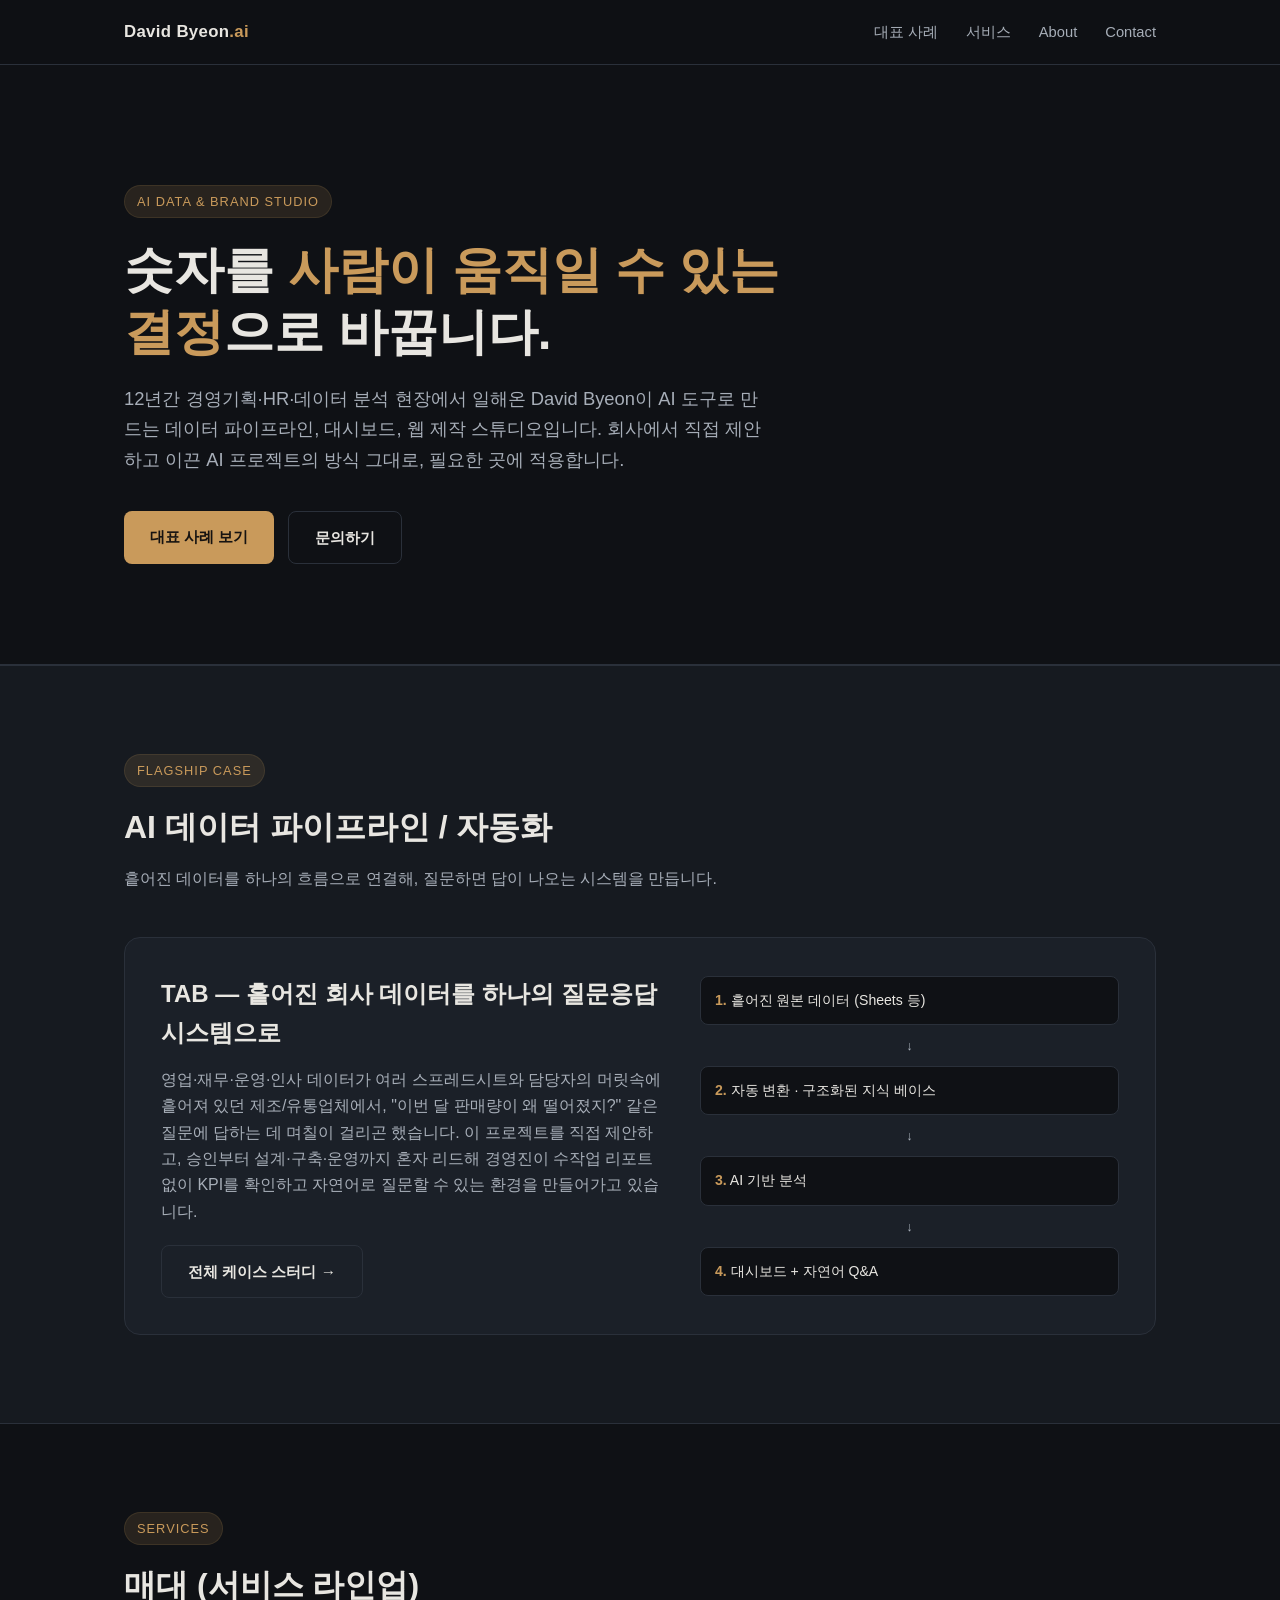
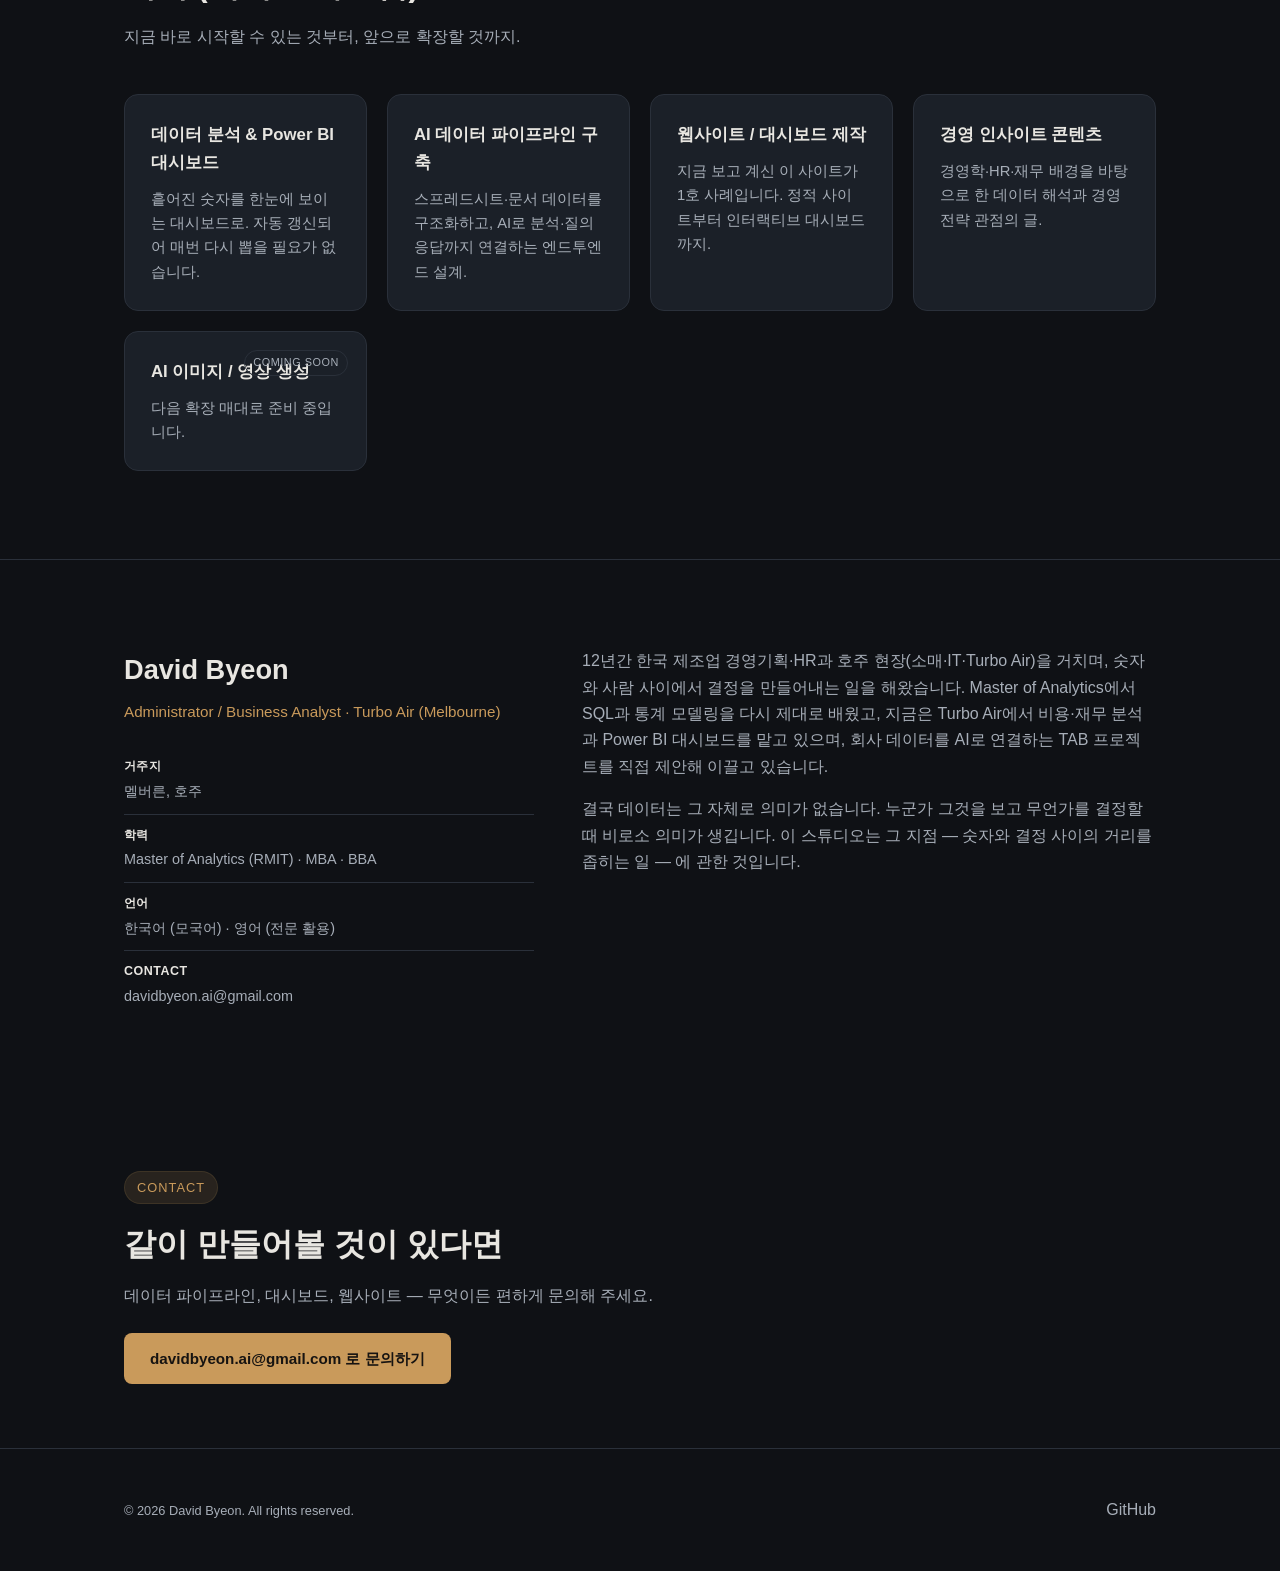
==== index.html @ c1247733 "feat: initial showroom landing page Static HTML/CSS site (no build step) — hero, flagship TAB case s" ====
<!doctype html>
<html lang="ko">
<head>
<meta charset="utf-8">
<meta name="viewport" content="width=device-width, initial-scale=1">
<title>David Byeon — AI Data &amp; Brand Studio</title>
<meta name="description" content="데이터를 결정으로 바꾸는 1인 AI 스튜디오. AI 데이터 파이프라인, Power BI 대시보드, 웹/대시보드 제작.">
<link rel="icon" href="data:,">
<link rel="stylesheet" href="assets/style.css">
</head>
<body>

<header>
  <nav class="wrap">
    <a class="brand" href="#top">David Byeon<span>.ai</span></a>
    <div class="nav-links">
      <a href="#flagship">대표 사례</a>
      <a href="#services">서비스</a>
      <a href="#about">About</a>
      <a href="#contact">Contact</a>
    </div>
  </nav>
</header>

<section class="hero" id="top">
  <div class="wrap">
    <span class="eyebrow">AI Data &amp; Brand Studio</span>
    <h1>숫자를 <em>사람이 움직일 수 있는<br>결정</em>으로 바꿉니다.</h1>
    <p class="lede">
      12년간 경영기획·HR·데이터 분석 현장에서 일해온 David Byeon이 AI 도구로 만드는
      데이터 파이프라인, 대시보드, 웹 제작 스튜디오입니다. 회사에서 직접 제안하고 이끈
      AI 프로젝트의 방식 그대로, 필요한 곳에 적용합니다.
    </p>
    <div class="cta-row">
      <a class="btn btn-primary" href="#flagship">대표 사례 보기</a>
      <a class="btn btn-ghost" href="#contact">문의하기</a>
    </div>
  </div>
</section>

<section class="flagship" id="flagship">
  <div class="wrap">
    <div class="section-head">
      <span class="eyebrow">Flagship Case</span>
      <h2>AI 데이터 파이프라인 / 자동화</h2>
      <p>흩어진 데이터를 하나의 흐름으로 연결해, 질문하면 답이 나오는 시스템을 만듭니다.</p>
    </div>
    <div class="flagship-card">
      <div>
        <h3>TAB — 흩어진 회사 데이터를 하나의 질문응답 시스템으로</h3>
        <p>
          영업·재무·운영·인사 데이터가 여러 스프레드시트와 담당자의 머릿속에 흩어져 있던
          제조/유통업체에서, "이번 달 판매량이 왜 떨어졌지?" 같은 질문에 답하는 데 며칠이
          걸리곤 했습니다. 이 프로젝트를 직접 제안하고, 승인부터 설계·구축·운영까지 혼자
          리드해 경영진이 수작업 리포트 없이 KPI를 확인하고 자연어로 질문할 수 있는 환경을
          만들어가고 있습니다.
        </p>
        <a class="btn btn-ghost" href="portfolio/tab-pipeline.html">전체 케이스 스터디 →</a>
      </div>
      <div class="pipeline">
        <div class="step"><b>1.</b> 흩어진 원본 데이터 (Sheets 등)</div>
        <div class="arrow">↓</div>
        <div class="step"><b>2.</b> 자동 변환 · 구조화된 지식 베이스</div>
        <div class="arrow">↓</div>
        <div class="step"><b>3.</b> AI 기반 분석</div>
        <div class="arrow">↓</div>
        <div class="step"><b>4.</b> 대시보드 + 자연어 Q&amp;A</div>
      </div>
    </div>
  </div>
</section>

<section id="services">
  <div class="wrap">
    <div class="section-head">
      <span class="eyebrow">Services</span>
      <h2>매대 (서비스 라인업)</h2>
      <p>지금 바로 시작할 수 있는 것부터, 앞으로 확장할 것까지.</p>
    </div>
    <div class="grid-services">
      <div class="card">
        <h3>데이터 분석 &amp; Power BI 대시보드</h3>
        <p>흩어진 숫자를 한눈에 보이는 대시보드로. 자동 갱신되어 매번 다시 뽑을 필요가 없습니다.</p>
      </div>
      <div class="card">
        <h3>AI 데이터 파이프라인 구축</h3>
        <p>스프레드시트·문서 데이터를 구조화하고, AI로 분석·질의응답까지 연결하는 엔드투엔드 설계.</p>
      </div>
      <div class="card">
        <h3>웹사이트 / 대시보드 제작</h3>
        <p>지금 보고 계신 이 사이트가 1호 사례입니다. 정적 사이트부터 인터랙티브 대시보드까지.</p>
      </div>
      <div class="card">
        <h3>경영 인사이트 콘텐츠</h3>
        <p>경영학·HR·재무 배경을 바탕으로 한 데이터 해석과 경영 전략 관점의 글.</p>
      </div>
      <div class="card">
        <span class="badge">Coming Soon</span>
        <h3>AI 이미지 / 영상 생성</h3>
        <p>다음 확장 매대로 준비 중입니다.</p>
      </div>
    </div>
  </div>
</section>

<section class="about" id="about">
  <div class="wrap about-grid">
    <div>
      <h2>David Byeon</h2>
      <p class="role">Administrator / Business Analyst · Turbo Air (Melbourne)</p>
      <ul class="facts">
        <li><b>거주지</b>멜버른, 호주</li>
        <li><b>학력</b>Master of Analytics (RMIT) · MBA · BBA</li>
        <li><b>언어</b>한국어 (모국어) · 영어 (전문 활용)</li>
        <li><b>Contact</b>davidbyeon.ai@gmail.com</li>
      </ul>
    </div>
    <div>
      <p>
        12년간 한국 제조업 경영기획·HR과 호주 현장(소매·IT·Turbo Air)을 거치며, 숫자와
        사람 사이에서 결정을 만들어내는 일을 해왔습니다. Master of Analytics에서 SQL과
        통계 모델링을 다시 제대로 배웠고, 지금은 Turbo Air에서 비용·재무 분석과 Power BI
        대시보드를 맡고 있으며, 회사 데이터를 AI로 연결하는 TAB 프로젝트를 직접 제안해
        이끌고 있습니다.
      </p>
      <p>
        결국 데이터는 그 자체로 의미가 없습니다. 누군가 그것을 보고 무언가를 결정할 때
        비로소 의미가 생깁니다. 이 스튜디오는 그 지점 — 숫자와 결정 사이의 거리를
        좁히는 일 — 에 관한 것입니다.
      </p>
    </div>
  </div>
</section>

<section class="tight" id="contact">
  <div class="wrap">
    <div class="section-head" style="margin-bottom:24px;">
      <span class="eyebrow">Contact</span>
      <h2>같이 만들어볼 것이 있다면</h2>
      <p>데이터 파이프라인, 대시보드, 웹사이트 — 무엇이든 편하게 문의해 주세요.</p>
    </div>
    <a class="btn btn-primary" href="mailto:davidbyeon.ai@gmail.com">davidbyeon.ai@gmail.com 로 문의하기</a>
  </div>
</section>

<footer>
  <div class="wrap footer-grid">
    <span class="fine">© 2026 David Byeon. All rights reserved.</span>
    <a href="https://github.com/davidbyeonai-studio" target="_blank" rel="noopener">GitHub</a>
  </div>
</footer>

</body>
</html>
---- assets/style.css ----
:root{
    --bg:#0f1115;
    --bg-alt:#161a20;
    --card:#1b2028;
    --border:#2a303a;
    --text:#e8e6e1;
    --text-dim:#a7aeb8;
    --accent:#c99a5b;
    --accent-soft:#c99a5b22;
  }
  *{box-sizing:border-box;}
  html{scroll-behavior:smooth;}
  body{
    margin:0;
    font-family:-apple-system,BlinkMacSystemFont,"Segoe UI",Pretendard,"Noto Sans KR",sans-serif;
    background:var(--bg);
    color:var(--text);
    line-height:1.65;
  }
  a{color:inherit;}
  .wrap{max-width:1080px;margin:0 auto;padding:0 24px;}

  header{
    position:sticky;top:0;z-index:20;
    background:rgba(15,17,21,.85);
    backdrop-filter:blur(8px);
    border-bottom:1px solid var(--border);
  }
  nav.wrap{display:flex;align-items:center;justify-content:space-between;height:64px;}
  .brand{font-weight:700;letter-spacing:.02em;font-size:1.05rem;text-decoration:none;}
  .brand span{color:var(--accent);}
  .nav-links{display:flex;gap:28px;font-size:.92rem;}
  .nav-links a{text-decoration:none;color:var(--text-dim);transition:color .15s;}
  .nav-links a:hover{color:var(--text);}

  section{padding:88px 0;}
  section.tight{padding:64px 0;}

  .hero{padding-top:120px;padding-bottom:100px;border-bottom:1px solid var(--border);}
  .eyebrow{
    display:inline-block;font-size:.8rem;letter-spacing:.08em;text-transform:uppercase;
    color:var(--accent);border:1px solid var(--accent-soft);background:var(--accent-soft);
    padding:5px 12px;border-radius:999px;margin-bottom:22px;
  }
  h1{font-size:clamp(2rem,4.5vw,3.1rem);line-height:1.25;margin:0 0 20px;font-weight:700;}
  h1 em{color:var(--accent);font-style:normal;}
  .lede{font-size:1.15rem;color:var(--text-dim);max-width:640px;margin:0 0 36px;}
  .cta-row{display:flex;gap:14px;flex-wrap:wrap;}
  .btn{
    display:inline-block;padding:13px 26px;border-radius:8px;text-decoration:none;
    font-weight:600;font-size:.95rem;transition:transform .15s, background .15s;
  }
  .btn-primary{background:var(--accent);color:#161311;}
  .btn-primary:hover{transform:translateY(-1px);}
  .btn-ghost{border:1px solid var(--border);color:var(--text);}
  .btn-ghost:hover{border-color:var(--accent);}

  .section-head{max-width:640px;margin:0 0 44px;}
  .section-head .eyebrow{margin-bottom:14px;}
  .section-head h2{font-size:clamp(1.5rem,3vw,2rem);margin:0 0 12px;}
  .section-head p{color:var(--text-dim);margin:0;}

  .flagship{background:var(--bg-alt);border-top:1px solid var(--border);border-bottom:1px solid var(--border);}
  .flagship-card{
    background:var(--card);border:1px solid var(--border);border-radius:16px;
    padding:36px;display:grid;grid-template-columns:1.2fr 1fr;gap:36px;align-items:center;
  }
  .flagship-card h3{font-size:1.5rem;margin:0 0 14px;}
  .flagship-card p{color:var(--text-dim);margin:0 0 20px;}
  .pipeline{
    display:flex;flex-direction:column;gap:10px;font-size:.88rem;
  }
  .pipeline .step{
    background:var(--bg);border:1px solid var(--border);border-radius:8px;
    padding:12px 14px;position:relative;
  }
  .pipeline .step b{color:var(--accent);}
  .pipeline .arrow{color:var(--text-dim);text-align:center;font-size:.8rem;}

  .grid-services{display:grid;grid-template-columns:repeat(auto-fit,minmax(230px,1fr));gap:20px;}
  .card{
    background:var(--card);border:1px solid var(--border);border-radius:14px;
    padding:26px;position:relative;
  }
  .card h3{font-size:1.05rem;margin:0 0 10px;}
  .card p{color:var(--text-dim);font-size:.92rem;margin:0;}
  .badge{
    position:absolute;top:18px;right:18px;font-size:.68rem;letter-spacing:.05em;
    text-transform:uppercase;color:var(--text-dim);border:1px solid var(--border);
    padding:3px 8px;border-radius:999px;
  }

  .about{border-top:1px solid var(--border);}
  .about-grid{display:grid;grid-template-columns:1fr 1.4fr;gap:48px;align-items:start;}
  .about-grid h2{font-size:1.7rem;margin:0 0 6px;}
  .about-grid .role{color:var(--accent);font-size:.95rem;margin:0 0 22px;}
  .about-grid p{color:var(--text-dim);margin:0 0 16px;}
  .facts{list-style:none;margin:0;padding:0;font-size:.9rem;color:var(--text-dim);}
  .facts li{padding:10px 0;border-bottom:1px solid var(--border);}
  .facts li:last-child{border-bottom:none;}
  .facts b{color:var(--text);display:block;font-size:.78rem;text-transform:uppercase;letter-spacing:.04em;margin-bottom:3px;}

  footer{border-top:1px solid var(--border);padding:48px 0;}
  .footer-grid{display:flex;justify-content:space-between;align-items:center;flex-wrap:wrap;gap:16px;}
  .footer-grid a{text-decoration:none;color:var(--text-dim);}
  .footer-grid a:hover{color:var(--accent);}
  .fine{color:var(--text-dim);font-size:.8rem;}

  @media (max-width:760px){
    .flagship-card{grid-template-columns:1fr;}
    .about-grid{grid-template-columns:1fr;}
    .nav-links{display:none;}
  }

  /* Case-study detail page */
  .breadcrumb{font-size:.85rem;color:var(--text-dim);margin-bottom:18px;}
  .breadcrumb a{color:var(--accent);text-decoration:none;}
  .case-hero{padding-top:100px;padding-bottom:56px;border-bottom:1px solid var(--border);}
  .case-body{max-width:720px;margin:0 auto;padding:64px 24px;}
  .case-body h2{font-size:1.4rem;margin:44px 0 14px;}
  .case-body h2:first-child{margin-top:0;}
  .case-body p{color:var(--text-dim);margin:0 0 16px;}
  .case-body ul{color:var(--text-dim);padding-left:20px;margin:0 0 16px;}
  .case-body li{margin-bottom:8px;}
  .note{
    background:var(--card);border:1px solid var(--border);border-left:3px solid var(--accent);
    border-radius:8px;padding:16px 18px;font-size:.88rem;color:var(--text-dim);margin:28px 0;
  }
  .note b{color:var(--text);}
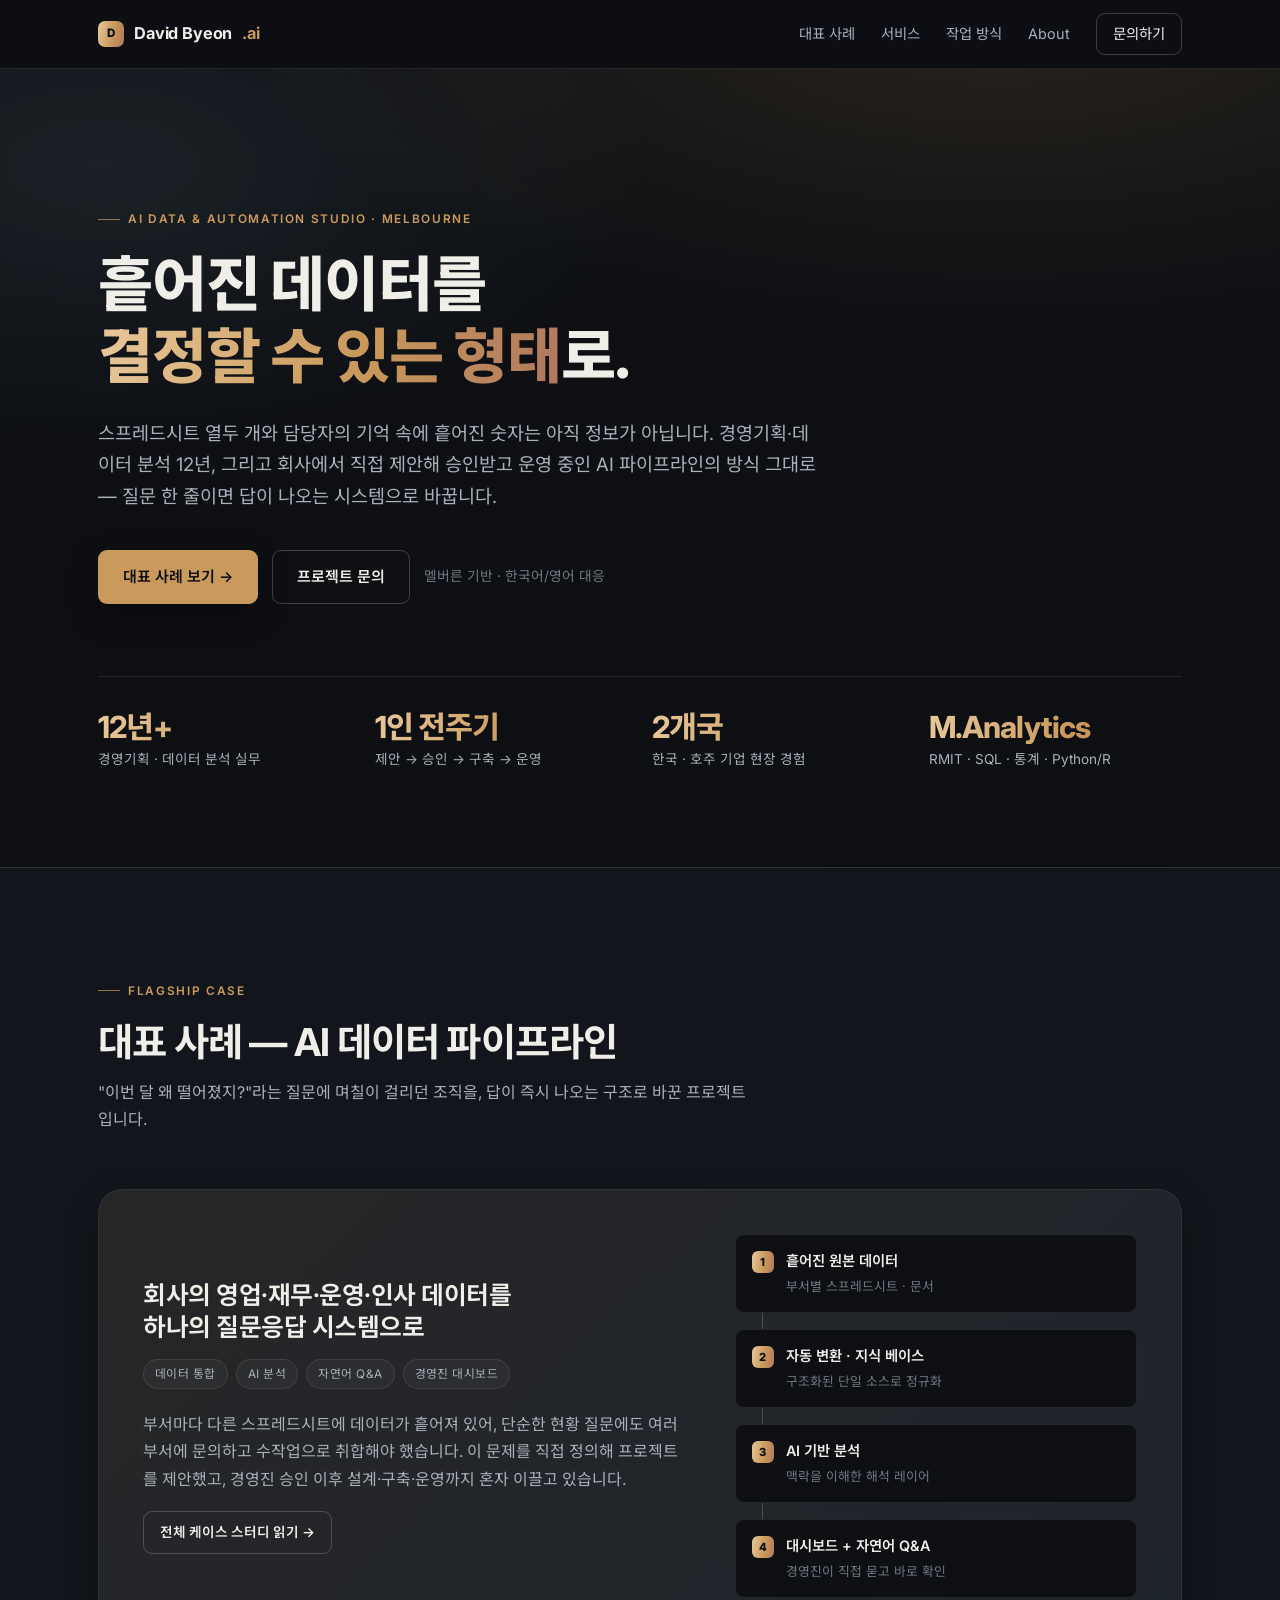
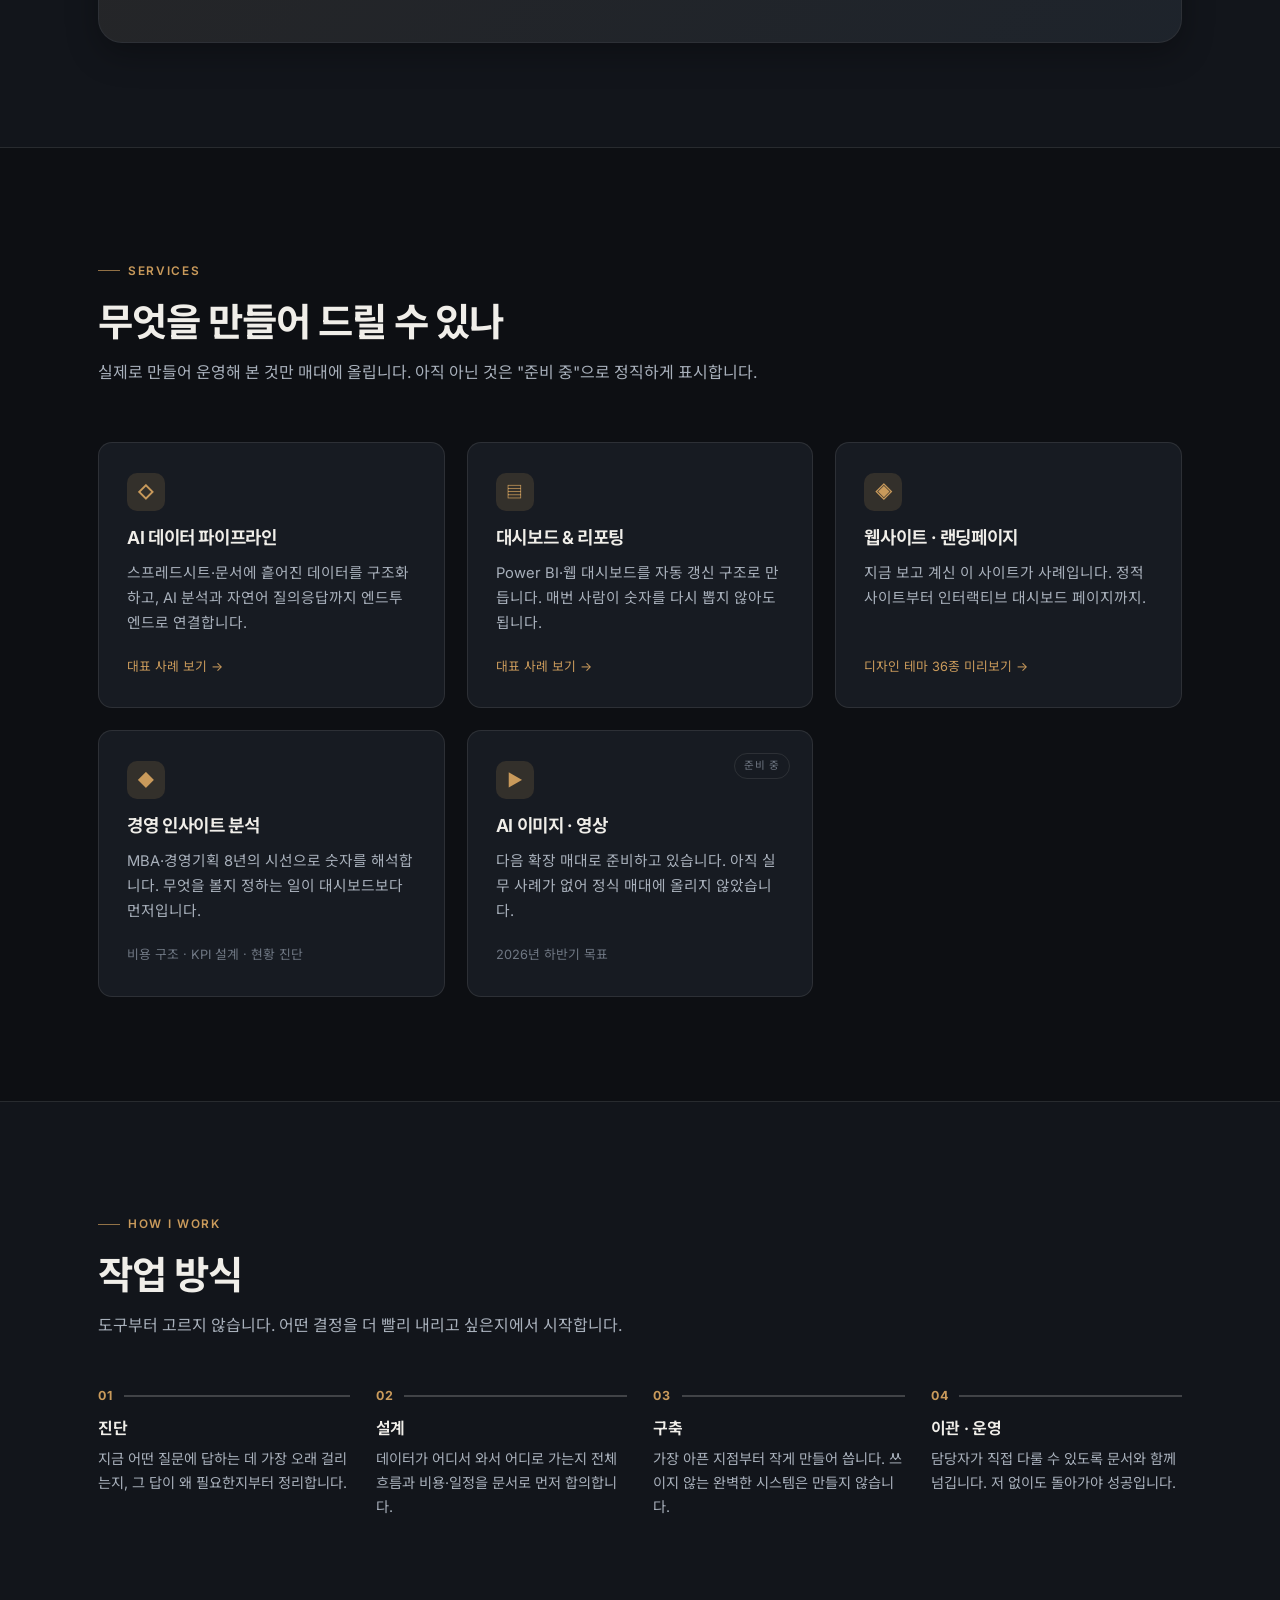
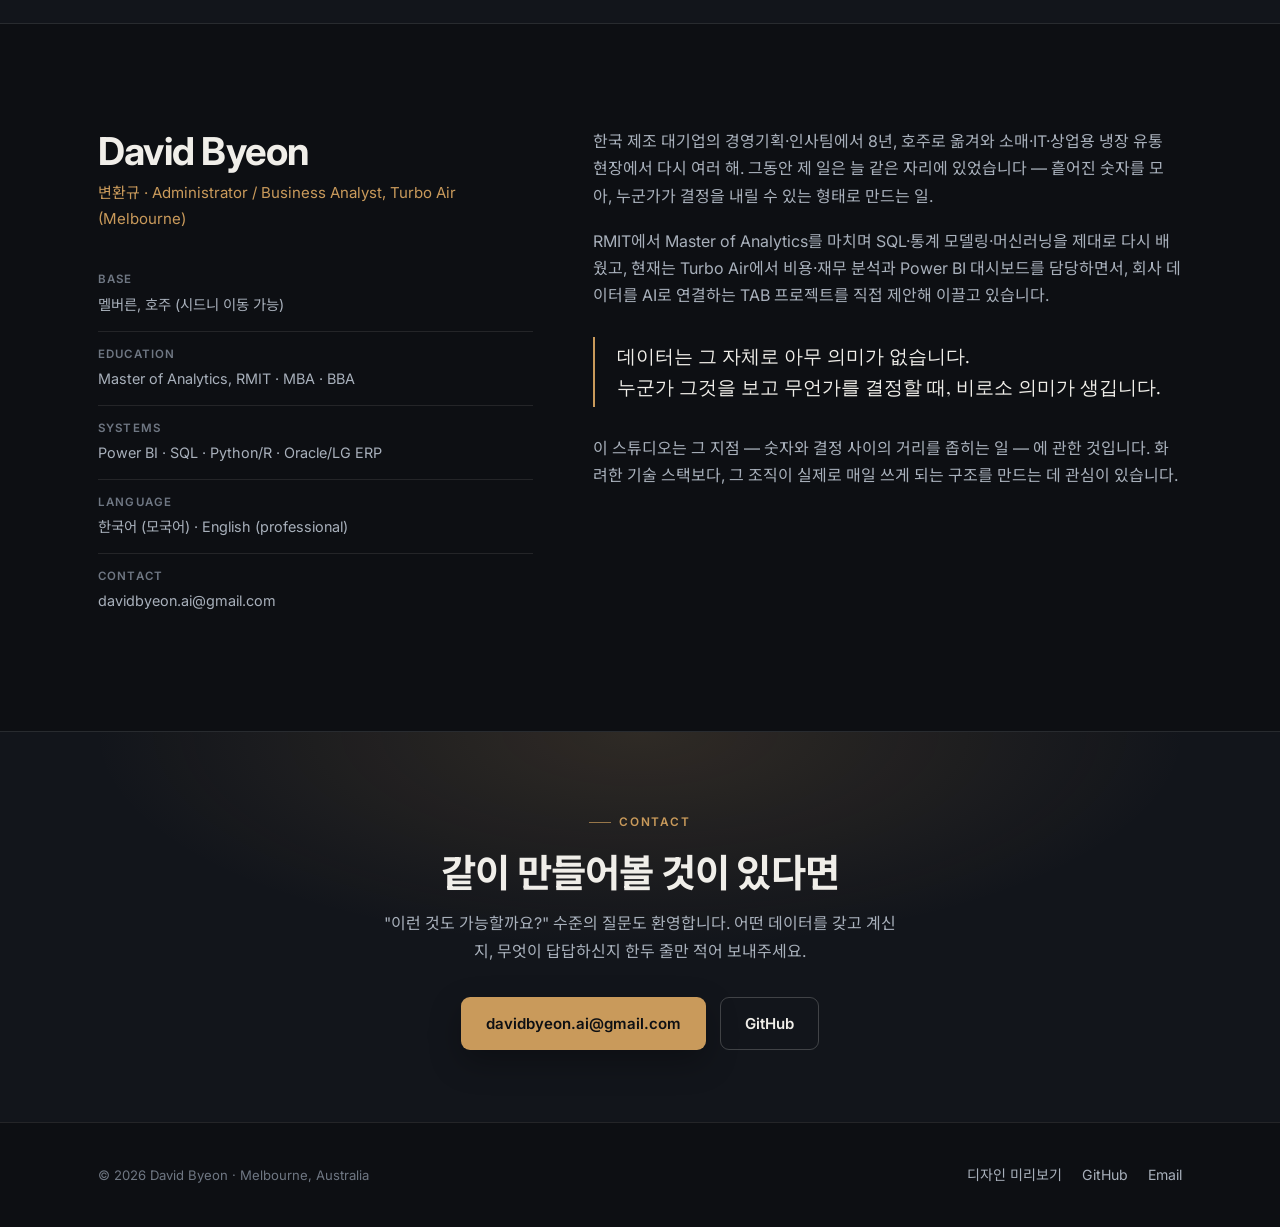
==== commit 4c9e7834: "feat: redesign landing page + add 36-theme design preview - Rebuild the landing page around a token-" ====
--- a/index.html
+++ b/index.html
@@ -3,152 +3,268 @@
 <head>
 <meta charset="utf-8">
 <meta name="viewport" content="width=device-width, initial-scale=1">
-<title>David Byeon — AI Data &amp; Brand Studio</title>
-<meta name="description" content="데이터를 결정으로 바꾸는 1인 AI 스튜디오. AI 데이터 파이프라인, Power BI 대시보드, 웹/대시보드 제작.">
-<link rel="icon" href="data:,">
+<title>David Byeon — AI 데이터 · 자동화 스튜디오</title>
+<meta name="description" content="흩어진 데이터를 결정할 수 있는 형태로. 경영기획·데이터 분석 12년 경력의 David Byeon이 만드는 AI 데이터 파이프라인, 대시보드, 웹 스튜디오.">
+<meta property="og:title" content="David Byeon — AI 데이터 · 자동화 스튜디오">
+<meta property="og:description" content="흩어진 데이터를 결정할 수 있는 형태로.">
+<meta property="og:type" content="website">
+<link rel="icon" href="data:image/svg+xml,%3Csvg xmlns='http://www.w3.org/2000/svg' viewBox='0 0 32 32'%3E%3Crect width='32' height='32' rx='8' fill='%23c99a5b'/%3E%3Ctext x='16' y='23' font-size='17' font-family='sans-serif' font-weight='bold' fill='%230d0f13' text-anchor='middle'%3ED%3C/text%3E%3C/svg%3E">
+<link rel="preconnect" href="https://fonts.googleapis.com">
+<link rel="preconnect" href="https://fonts.gstatic.com" crossorigin>
+<link rel="stylesheet" href="https://fonts.googleapis.com/css2?family=Inter:wght@300;400;500;600;700;800&family=Noto+Sans+KR:wght@300;400;500;600;700&family=Playfair+Display:ital@0;1&display=swap">
 <link rel="stylesheet" href="assets/style.css">
+<script src="assets/theme-switch.js"></script>
 </head>
 <body>
 
-<header>
-  <nav class="wrap">
-    <a class="brand" href="#top">David Byeon<span>.ai</span></a>
-    <div class="nav-links">
-      <a href="#flagship">대표 사례</a>
+<header class="site">
+  <div class="wrap">
+    <a class="brand" href="#top"><span class="mark">D</span>David Byeon<em>.ai</em></a>
+    <nav class="nav">
+      <a href="#work">대표 사례</a>
       <a href="#services">서비스</a>
+      <a href="#process">작업 방식</a>
       <a href="#about">About</a>
-      <a href="#contact">Contact</a>
-    </div>
-  </nav>
+      <a class="nav-cta" href="#contact">문의하기</a>
+    </nav>
+  </div>
 </header>
 
+<!-- ================= HERO ================= -->
 <section class="hero" id="top">
   <div class="wrap">
-    <span class="eyebrow">AI Data &amp; Brand Studio</span>
-    <h1>숫자를 <em>사람이 움직일 수 있는<br>결정</em>으로 바꿉니다.</h1>
+    <span class="eyebrow">AI Data &amp; Automation Studio · Melbourne</span>
+    <h1>흩어진 데이터를<br><span class="grad">결정할 수 있는 형태</span>로.</h1>
     <p class="lede">
-      12년간 경영기획·HR·데이터 분석 현장에서 일해온 David Byeon이 AI 도구로 만드는
-      데이터 파이프라인, 대시보드, 웹 제작 스튜디오입니다. 회사에서 직접 제안하고 이끈
-      AI 프로젝트의 방식 그대로, 필요한 곳에 적용합니다.
+      스프레드시트 열두 개와 담당자의 기억 속에 흩어진 숫자는 아직 정보가 아닙니다.
+      경영기획·데이터 분석 12년, 그리고 회사에서 직접 제안해 승인받고 운영 중인 AI 파이프라인의
+      방식 그대로 — 질문 한 줄이면 답이 나오는 시스템으로 바꿉니다.
     </p>
     <div class="cta-row">
-      <a class="btn btn-primary" href="#flagship">대표 사례 보기</a>
-      <a class="btn btn-ghost" href="#contact">문의하기</a>
-    </div>
-  </div>
-</section>
-
-<section class="flagship" id="flagship">
-  <div class="wrap">
-    <div class="section-head">
+      <a class="btn btn-primary" href="#work">대표 사례 보기 →</a>
+      <a class="btn btn-ghost" href="#contact">프로젝트 문의</a>
+      <span class="cta-note">멜버른 기반 · 한국어/영어 대응</span>
+    </div>
+
+    <div class="proof reveal">
+      <div class="item"><div class="n">12년+</div><div class="l">경영기획 · 데이터 분석 실무</div></div>
+      <div class="item"><div class="n">1인 전주기</div><div class="l">제안 → 승인 → 구축 → 운영</div></div>
+      <div class="item"><div class="n">2개국</div><div class="l">한국 · 호주 기업 현장 경험</div></div>
+      <div class="item"><div class="n">M.Analytics</div><div class="l">RMIT · SQL · 통계 · Python/R</div></div>
+    </div>
+  </div>
+</section>
+
+<!-- ================= FLAGSHIP ================= -->
+<section class="flagship" id="work">
+  <div class="wrap">
+    <div class="section-head reveal">
       <span class="eyebrow">Flagship Case</span>
-      <h2>AI 데이터 파이프라인 / 자동화</h2>
-      <p>흩어진 데이터를 하나의 흐름으로 연결해, 질문하면 답이 나오는 시스템을 만듭니다.</p>
-    </div>
-    <div class="flagship-card">
+      <h2>대표 사례 — AI 데이터 파이프라인</h2>
+      <p>"이번 달 왜 떨어졌지?"라는 질문에 며칠이 걸리던 조직을, 답이 즉시 나오는 구조로 바꾼 프로젝트입니다.</p>
+    </div>
+
+    <div class="case-card reveal">
       <div>
-        <h3>TAB — 흩어진 회사 데이터를 하나의 질문응답 시스템으로</h3>
+        <h3>회사의 영업·재무·운영·인사 데이터를<br>하나의 질문응답 시스템으로</h3>
+        <div class="tag-row">
+          <span class="tag">데이터 통합</span>
+          <span class="tag">AI 분석</span>
+          <span class="tag">자연어 Q&amp;A</span>
+          <span class="tag">경영진 대시보드</span>
+        </div>
         <p>
-          영업·재무·운영·인사 데이터가 여러 스프레드시트와 담당자의 머릿속에 흩어져 있던
-          제조/유통업체에서, "이번 달 판매량이 왜 떨어졌지?" 같은 질문에 답하는 데 며칠이
-          걸리곤 했습니다. 이 프로젝트를 직접 제안하고, 승인부터 설계·구축·운영까지 혼자
-          리드해 경영진이 수작업 리포트 없이 KPI를 확인하고 자연어로 질문할 수 있는 환경을
-          만들어가고 있습니다.
+          부서마다 다른 스프레드시트에 데이터가 흩어져 있어, 단순한 현황 질문에도 여러 부서에
+          문의하고 수작업으로 취합해야 했습니다. 이 문제를 직접 정의해 프로젝트를 제안했고,
+          경영진 승인 이후 설계·구축·운영까지 혼자 이끌고 있습니다.
         </p>
-        <a class="btn btn-ghost" href="portfolio/tab-pipeline.html">전체 케이스 스터디 →</a>
-      </div>
+        <a class="btn btn-ghost btn-sm" href="portfolio/tab-pipeline.html">전체 케이스 스터디 읽기 →</a>
+      </div>
+
       <div class="pipeline">
-        <div class="step"><b>1.</b> 흩어진 원본 데이터 (Sheets 등)</div>
-        <div class="arrow">↓</div>
-        <div class="step"><b>2.</b> 자동 변환 · 구조화된 지식 베이스</div>
-        <div class="arrow">↓</div>
-        <div class="step"><b>3.</b> AI 기반 분석</div>
-        <div class="arrow">↓</div>
-        <div class="step"><b>4.</b> 대시보드 + 자연어 Q&amp;A</div>
-      </div>
-    </div>
-  </div>
-</section>
-
+        <div class="step">
+          <span class="idx">1</span>
+          <span><span class="t">흩어진 원본 데이터</span><br><span class="d">부서별 스프레드시트 · 문서</span></span>
+        </div>
+        <div class="link"></div>
+        <div class="step">
+          <span class="idx">2</span>
+          <span><span class="t">자동 변환 · 지식 베이스</span><br><span class="d">구조화된 단일 소스로 정규화</span></span>
+        </div>
+        <div class="link"></div>
+        <div class="step">
+          <span class="idx">3</span>
+          <span><span class="t">AI 기반 분석</span><br><span class="d">맥락을 이해한 해석 레이어</span></span>
+        </div>
+        <div class="link"></div>
+        <div class="step">
+          <span class="idx">4</span>
+          <span><span class="t">대시보드 + 자연어 Q&amp;A</span><br><span class="d">경영진이 직접 묻고 바로 확인</span></span>
+        </div>
+      </div>
+    </div>
+  </div>
+</section>
+
+<!-- ================= SERVICES ================= -->
 <section id="services">
   <div class="wrap">
-    <div class="section-head">
+    <div class="section-head reveal">
       <span class="eyebrow">Services</span>
-      <h2>매대 (서비스 라인업)</h2>
-      <p>지금 바로 시작할 수 있는 것부터, 앞으로 확장할 것까지.</p>
-    </div>
-    <div class="grid-services">
-      <div class="card">
-        <h3>데이터 분석 &amp; Power BI 대시보드</h3>
-        <p>흩어진 숫자를 한눈에 보이는 대시보드로. 자동 갱신되어 매번 다시 뽑을 필요가 없습니다.</p>
-      </div>
-      <div class="card">
-        <h3>AI 데이터 파이프라인 구축</h3>
-        <p>스프레드시트·문서 데이터를 구조화하고, AI로 분석·질의응답까지 연결하는 엔드투엔드 설계.</p>
-      </div>
-      <div class="card">
-        <h3>웹사이트 / 대시보드 제작</h3>
-        <p>지금 보고 계신 이 사이트가 1호 사례입니다. 정적 사이트부터 인터랙티브 대시보드까지.</p>
-      </div>
-      <div class="card">
-        <h3>경영 인사이트 콘텐츠</h3>
-        <p>경영학·HR·재무 배경을 바탕으로 한 데이터 해석과 경영 전략 관점의 글.</p>
-      </div>
-      <div class="card">
-        <span class="badge">Coming Soon</span>
-        <h3>AI 이미지 / 영상 생성</h3>
-        <p>다음 확장 매대로 준비 중입니다.</p>
-      </div>
-    </div>
-  </div>
-</section>
-
-<section class="about" id="about">
+      <h2>무엇을 만들어 드릴 수 있나</h2>
+      <p>실제로 만들어 운영해 본 것만 매대에 올립니다. 아직 아닌 것은 "준비 중"으로 정직하게 표시합니다.</p>
+    </div>
+
+    <div class="grid-3">
+      <div class="card reveal">
+        <div class="ico">◇</div>
+        <h3>AI 데이터 파이프라인</h3>
+        <p>스프레드시트·문서에 흩어진 데이터를 구조화하고, AI 분석과 자연어 질의응답까지 엔드투엔드로 연결합니다.</p>
+        <div class="meta"><a href="portfolio/tab-pipeline.html" style="color:var(--accent);text-decoration:none;">대표 사례 보기 →</a></div>
+      </div>
+
+      <div class="card reveal">
+        <div class="ico">▤</div>
+        <h3>대시보드 &amp; 리포팅</h3>
+        <p>Power BI·웹 대시보드를 자동 갱신 구조로 만듭니다. 매번 사람이 숫자를 다시 뽑지 않아도 됩니다.</p>
+        <div class="meta"><a href="portfolio/powerbi-dashboard.html" style="color:var(--accent);text-decoration:none;">대표 사례 보기 →</a></div>
+      </div>
+
+      <div class="card reveal">
+        <div class="ico">◈</div>
+        <h3>웹사이트 · 랜딩페이지</h3>
+        <p>지금 보고 계신 이 사이트가 사례입니다. 정적 사이트부터 인터랙티브 대시보드 페이지까지.</p>
+        <div class="meta"><a href="design.html" style="color:var(--accent);text-decoration:none;">디자인 테마 36종 미리보기 →</a></div>
+      </div>
+
+      <div class="card reveal">
+        <div class="ico">◆</div>
+        <h3>경영 인사이트 분석</h3>
+        <p>MBA·경영기획 8년의 시선으로 숫자를 해석합니다. 무엇을 볼지 정하는 일이 대시보드보다 먼저입니다.</p>
+        <div class="meta">비용 구조 · KPI 설계 · 현황 진단</div>
+      </div>
+
+      <div class="card soon reveal">
+        <span class="badge">준비 중</span>
+        <div class="ico">▶</div>
+        <h3>AI 이미지 · 영상</h3>
+        <p>다음 확장 매대로 준비하고 있습니다. 아직 실무 사례가 없어 정식 매대에 올리지 않았습니다.</p>
+        <div class="meta">2026년 하반기 목표</div>
+      </div>
+    </div>
+  </div>
+</section>
+
+<!-- ================= PROCESS ================= -->
+<section class="process" id="process">
+  <div class="wrap">
+    <div class="section-head reveal">
+      <span class="eyebrow">How I Work</span>
+      <h2>작업 방식</h2>
+      <p>도구부터 고르지 않습니다. 어떤 결정을 더 빨리 내리고 싶은지에서 시작합니다.</p>
+    </div>
+    <div class="steps">
+      <div class="s reveal">
+        <h3>진단</h3>
+        <p>지금 어떤 질문에 답하는 데 가장 오래 걸리는지, 그 답이 왜 필요한지부터 정리합니다.</p>
+      </div>
+      <div class="s reveal">
+        <h3>설계</h3>
+        <p>데이터가 어디서 와서 어디로 가는지 전체 흐름과 비용·일정을 문서로 먼저 합의합니다.</p>
+      </div>
+      <div class="s reveal">
+        <h3>구축</h3>
+        <p>가장 아픈 지점부터 작게 만들어 씁니다. 쓰이지 않는 완벽한 시스템은 만들지 않습니다.</p>
+      </div>
+      <div class="s reveal">
+        <h3>이관 · 운영</h3>
+        <p>담당자가 직접 다룰 수 있도록 문서와 함께 넘깁니다. 저 없이도 돌아가야 성공입니다.</p>
+      </div>
+    </div>
+  </div>
+</section>
+
+<!-- ================= ABOUT ================= -->
+<section id="about">
   <div class="wrap about-grid">
-    <div>
+    <div class="who reveal">
       <h2>David Byeon</h2>
-      <p class="role">Administrator / Business Analyst · Turbo Air (Melbourne)</p>
+      <p class="role">변환규 · Administrator / Business Analyst, Turbo Air (Melbourne)</p>
       <ul class="facts">
-        <li><b>거주지</b>멜버른, 호주</li>
-        <li><b>학력</b>Master of Analytics (RMIT) · MBA · BBA</li>
-        <li><b>언어</b>한국어 (모국어) · 영어 (전문 활용)</li>
+        <li><b>Base</b>멜버른, 호주 (시드니 이동 가능)</li>
+        <li><b>Education</b>Master of Analytics, RMIT · MBA · BBA</li>
+        <li><b>Systems</b>Power BI · SQL · Python/R · Oracle/LG ERP</li>
+        <li><b>Language</b>한국어 (모국어) · English (professional)</li>
         <li><b>Contact</b>davidbyeon.ai@gmail.com</li>
       </ul>
     </div>
-    <div>
-      <p>
-        12년간 한국 제조업 경영기획·HR과 호주 현장(소매·IT·Turbo Air)을 거치며, 숫자와
-        사람 사이에서 결정을 만들어내는 일을 해왔습니다. Master of Analytics에서 SQL과
-        통계 모델링을 다시 제대로 배웠고, 지금은 Turbo Air에서 비용·재무 분석과 Power BI
-        대시보드를 맡고 있으며, 회사 데이터를 AI로 연결하는 TAB 프로젝트를 직접 제안해
-        이끌고 있습니다.
-      </p>
-      <p>
-        결국 데이터는 그 자체로 의미가 없습니다. 누군가 그것을 보고 무언가를 결정할 때
-        비로소 의미가 생깁니다. 이 스튜디오는 그 지점 — 숫자와 결정 사이의 거리를
-        좁히는 일 — 에 관한 것입니다.
-      </p>
-    </div>
-  </div>
-</section>
-
-<section class="tight" id="contact">
-  <div class="wrap">
-    <div class="section-head" style="margin-bottom:24px;">
-      <span class="eyebrow">Contact</span>
+    <div class="about-body reveal">
+      <p>
+        한국 제조 대기업의 경영기획·인사팀에서 8년, 호주로 옮겨와 소매·IT·상업용 냉장 유통 현장에서
+        다시 여러 해. 그동안 제 일은 늘 같은 자리에 있었습니다 — 흩어진 숫자를 모아, 누군가가
+        결정을 내릴 수 있는 형태로 만드는 일.
+      </p>
+      <p>
+        RMIT에서 Master of Analytics를 마치며 SQL·통계 모델링·머신러닝을 제대로 다시 배웠고,
+        현재는 Turbo Air에서 비용·재무 분석과 Power BI 대시보드를 담당하면서, 회사 데이터를
+        AI로 연결하는 TAB 프로젝트를 직접 제안해 이끌고 있습니다.
+      </p>
+      <p class="pull">
+        데이터는 그 자체로 아무 의미가 없습니다.<br>
+        누군가 그것을 보고 무언가를 결정할 때, 비로소 의미가 생깁니다.
+      </p>
+      <p>
+        이 스튜디오는 그 지점 — 숫자와 결정 사이의 거리를 좁히는 일 — 에 관한 것입니다.
+        화려한 기술 스택보다, 그 조직이 실제로 매일 쓰게 되는 구조를 만드는 데 관심이 있습니다.
+      </p>
+    </div>
+  </div>
+</section>
+
+<!-- ================= CONTACT ================= -->
+<section class="contact tight" id="contact">
+  <div class="wrap">
+    <div class="reveal">
+      <span class="eyebrow" style="justify-content:center;">Contact</span>
       <h2>같이 만들어볼 것이 있다면</h2>
-      <p>데이터 파이프라인, 대시보드, 웹사이트 — 무엇이든 편하게 문의해 주세요.</p>
-    </div>
-    <a class="btn btn-primary" href="mailto:davidbyeon.ai@gmail.com">davidbyeon.ai@gmail.com 로 문의하기</a>
-  </div>
-</section>
-
-<footer>
-  <div class="wrap footer-grid">
-    <span class="fine">© 2026 David Byeon. All rights reserved.</span>
-    <a href="https://github.com/davidbyeonai-studio" target="_blank" rel="noopener">GitHub</a>
+      <p>
+        "이런 것도 가능할까요?" 수준의 질문도 환영합니다.
+        어떤 데이터를 갖고 계신지, 무엇이 답답하신지 한두 줄만 적어 보내주세요.
+      </p>
+      <div class="cta-row">
+        <a class="btn btn-primary" href="mailto:davidbyeon.ai@gmail.com?subject=%5BShowroom%5D%20프로젝트%20문의">davidbyeon.ai@gmail.com</a>
+        <a class="btn btn-ghost" href="https://github.com/davidbyeonai-studio" target="_blank" rel="noopener">GitHub</a>
+      </div>
+    </div>
+  </div>
+</section>
+
+<footer class="site">
+  <div class="wrap">
+    <span class="fine">© 2026 David Byeon · Melbourne, Australia</span>
+    <div class="foot-links">
+      <a href="design.html">디자인 미리보기</a>
+      <a href="https://github.com/davidbyeonai-studio" target="_blank" rel="noopener">GitHub</a>
+      <a href="mailto:davidbyeon.ai@gmail.com">Email</a>
+    </div>
   </div>
 </footer>
+
+<script>
+(function(){
+  var els = document.querySelectorAll(".reveal");
+  if (!("IntersectionObserver" in window)) {
+    Array.prototype.forEach.call(els, function(el){ el.classList.add("in"); });
+    return;
+  }
+  var io = new IntersectionObserver(function(entries){
+    entries.forEach(function(e){
+      if (e.isIntersecting){ e.target.classList.add("in"); io.unobserve(e.target); }
+    });
+  }, { rootMargin: "0px 0px -8% 0px", threshold: 0.05 });
+  Array.prototype.forEach.call(els, function(el){ io.observe(el); });
+})();
+</script>
 
 </body>
 </html>
--- a/assets/style.css
+++ b/assets/style.css
@@ -1,129 +1,364 @@
-  :root{
-    --bg:#0f1115;
-    --bg-alt:#161a20;
-    --card:#1b2028;
-    --border:#2a303a;
-    --text:#e8e6e1;
-    --text-dim:#a7aeb8;
-    --accent:#c99a5b;
-    --accent-soft:#c99a5b22;
-  }
-  *{box-sizing:border-box;}
-  html{scroll-behavior:smooth;}
-  body{
-    margin:0;
-    font-family:-apple-system,BlinkMacSystemFont,"Segoe UI",Pretendard,"Noto Sans KR",sans-serif;
-    background:var(--bg);
-    color:var(--text);
-    line-height:1.65;
-  }
-  a{color:inherit;}
-  .wrap{max-width:1080px;margin:0 auto;padding:0 24px;}
-
-  header{
-    position:sticky;top:0;z-index:20;
-    background:rgba(15,17,21,.85);
-    backdrop-filter:blur(8px);
-    border-bottom:1px solid var(--border);
-  }
-  nav.wrap{display:flex;align-items:center;justify-content:space-between;height:64px;}
-  .brand{font-weight:700;letter-spacing:.02em;font-size:1.05rem;text-decoration:none;}
-  .brand span{color:var(--accent);}
-  .nav-links{display:flex;gap:28px;font-size:.92rem;}
-  .nav-links a{text-decoration:none;color:var(--text-dim);transition:color .15s;}
-  .nav-links a:hover{color:var(--text);}
-
-  section{padding:88px 0;}
-  section.tight{padding:64px 0;}
-
-  .hero{padding-top:120px;padding-bottom:100px;border-bottom:1px solid var(--border);}
-  .eyebrow{
-    display:inline-block;font-size:.8rem;letter-spacing:.08em;text-transform:uppercase;
-    color:var(--accent);border:1px solid var(--accent-soft);background:var(--accent-soft);
-    padding:5px 12px;border-radius:999px;margin-bottom:22px;
-  }
-  h1{font-size:clamp(2rem,4.5vw,3.1rem);line-height:1.25;margin:0 0 20px;font-weight:700;}
-  h1 em{color:var(--accent);font-style:normal;}
-  .lede{font-size:1.15rem;color:var(--text-dim);max-width:640px;margin:0 0 36px;}
-  .cta-row{display:flex;gap:14px;flex-wrap:wrap;}
-  .btn{
-    display:inline-block;padding:13px 26px;border-radius:8px;text-decoration:none;
-    font-weight:600;font-size:.95rem;transition:transform .15s, background .15s;
-  }
-  .btn-primary{background:var(--accent);color:#161311;}
-  .btn-primary:hover{transform:translateY(-1px);}
-  .btn-ghost{border:1px solid var(--border);color:var(--text);}
-  .btn-ghost:hover{border-color:var(--accent);}
-
-  .section-head{max-width:640px;margin:0 0 44px;}
-  .section-head .eyebrow{margin-bottom:14px;}
-  .section-head h2{font-size:clamp(1.5rem,3vw,2rem);margin:0 0 12px;}
-  .section-head p{color:var(--text-dim);margin:0;}
-
-  .flagship{background:var(--bg-alt);border-top:1px solid var(--border);border-bottom:1px solid var(--border);}
-  .flagship-card{
-    background:var(--card);border:1px solid var(--border);border-radius:16px;
-    padding:36px;display:grid;grid-template-columns:1.2fr 1fr;gap:36px;align-items:center;
-  }
-  .flagship-card h3{font-size:1.5rem;margin:0 0 14px;}
-  .flagship-card p{color:var(--text-dim);margin:0 0 20px;}
-  .pipeline{
-    display:flex;flex-direction:column;gap:10px;font-size:.88rem;
-  }
-  .pipeline .step{
-    background:var(--bg);border:1px solid var(--border);border-radius:8px;
-    padding:12px 14px;position:relative;
-  }
-  .pipeline .step b{color:var(--accent);}
-  .pipeline .arrow{color:var(--text-dim);text-align:center;font-size:.8rem;}
-
-  .grid-services{display:grid;grid-template-columns:repeat(auto-fit,minmax(230px,1fr));gap:20px;}
-  .card{
-    background:var(--card);border:1px solid var(--border);border-radius:14px;
-    padding:26px;position:relative;
-  }
-  .card h3{font-size:1.05rem;margin:0 0 10px;}
-  .card p{color:var(--text-dim);font-size:.92rem;margin:0;}
-  .badge{
-    position:absolute;top:18px;right:18px;font-size:.68rem;letter-spacing:.05em;
-    text-transform:uppercase;color:var(--text-dim);border:1px solid var(--border);
-    padding:3px 8px;border-radius:999px;
-  }
-
-  .about{border-top:1px solid var(--border);}
-  .about-grid{display:grid;grid-template-columns:1fr 1.4fr;gap:48px;align-items:start;}
-  .about-grid h2{font-size:1.7rem;margin:0 0 6px;}
-  .about-grid .role{color:var(--accent);font-size:.95rem;margin:0 0 22px;}
-  .about-grid p{color:var(--text-dim);margin:0 0 16px;}
-  .facts{list-style:none;margin:0;padding:0;font-size:.9rem;color:var(--text-dim);}
-  .facts li{padding:10px 0;border-bottom:1px solid var(--border);}
-  .facts li:last-child{border-bottom:none;}
-  .facts b{color:var(--text);display:block;font-size:.78rem;text-transform:uppercase;letter-spacing:.04em;margin-bottom:3px;}
-
-  footer{border-top:1px solid var(--border);padding:48px 0;}
-  .footer-grid{display:flex;justify-content:space-between;align-items:center;flex-wrap:wrap;gap:16px;}
-  .footer-grid a{text-decoration:none;color:var(--text-dim);}
-  .footer-grid a:hover{color:var(--accent);}
-  .fine{color:var(--text-dim);font-size:.8rem;}
-
-  @media (max-width:760px){
-    .flagship-card{grid-template-columns:1fr;}
-    .about-grid{grid-template-columns:1fr;}
-    .nav-links{display:none;}
-  }
-
-  /* Case-study detail page */
-  .breadcrumb{font-size:.85rem;color:var(--text-dim);margin-bottom:18px;}
-  .breadcrumb a{color:var(--accent);text-decoration:none;}
-  .case-hero{padding-top:100px;padding-bottom:56px;border-bottom:1px solid var(--border);}
-  .case-body{max-width:720px;margin:0 auto;padding:64px 24px;}
-  .case-body h2{font-size:1.4rem;margin:44px 0 14px;}
-  .case-body h2:first-child{margin-top:0;}
-  .case-body p{color:var(--text-dim);margin:0 0 16px;}
-  .case-body ul{color:var(--text-dim);padding-left:20px;margin:0 0 16px;}
-  .case-body li{margin-bottom:8px;}
-  .note{
-    background:var(--card);border:1px solid var(--border);border-left:3px solid var(--accent);
-    border-radius:8px;padding:16px 18px;font-size:.88rem;color:var(--text-dim);margin:28px 0;
-  }
-  .note b{color:var(--text);}
+/* ============================================================================
+   David Byeon — AI Data & Brand Studio (Showroom)
+   Token vocabulary intentionally matches assets/site-themes.css so any
+   :root[data-skin="X"] block can override this default palette wholesale.
+   Never hardcode a color below — always go through a token or color-mix().
+   ========================================================================== */
+
+:root{
+  /* Default skin: "studio" — deep charcoal + copper */
+  --bg:#0d0f13;
+  --bg-soft:#12151b;
+  --surface:#171b22;
+  --surface-2:#1d222b;
+  --border:rgba(232,230,225,.10);
+  --border-strong:rgba(232,230,225,.22);
+  --text-1:#f0eee9;
+  --text-2:#a8b0bb;
+  --text-3:#6f7783;
+  --accent:#c99a5b;
+  --accent-2:#8fb3c9;
+  --accent-3:#b0785e;
+  --good:#5fbf8f;
+  --warn:#d9a441;
+  --bad:#d97070;
+  --grad:linear-gradient(100deg,#e8c79a,#c99a5b 55%,#b0785e);
+  --grad-soft:linear-gradient(135deg,rgba(201,154,91,.16),rgba(143,179,201,.10));
+  --radius:14px;
+  --radius-sm:9px;
+  --radius-lg:24px;
+  --shadow:0 12px 32px rgba(0,0,0,.28);
+  --shadow-lg:0 32px 80px rgba(0,0,0,.42);
+  --font-sans:'Inter','Pretendard','Noto Sans KR',-apple-system,BlinkMacSystemFont,"Segoe UI",sans-serif;
+  --font-serif:'Playfair Display','Noto Serif KR',Georgia,serif;
+  --font-display:var(--font-sans);
+
+  /* Layout scale (not themed) */
+  --maxw:1140px;
+  --gut:28px;
+}
+
+*,*::before,*::after{box-sizing:border-box;}
+html{scroll-behavior:smooth;-webkit-text-size-adjust:100%;}
+body{
+  margin:0;
+  background:var(--bg);
+  color:var(--text-1);
+  font-family:var(--font-sans);
+  font-size:16px;
+  line-height:1.7;
+  -webkit-font-smoothing:antialiased;
+  overflow-x:hidden;
+}
+a{color:inherit;}
+img{max-width:100%;display:block;}
+::selection{background:color-mix(in srgb,var(--accent) 32%,transparent);}
+
+.wrap{max-width:var(--maxw);margin:0 auto;padding:0 var(--gut);}
+.narrow{max-width:760px;}
+
+/* ---------- Header ------------------------------------------------------ */
+header.site{
+  position:sticky;top:0;z-index:50;
+  background:color-mix(in srgb,var(--bg) 86%,transparent);
+  backdrop-filter:saturate(140%) blur(12px);
+  -webkit-backdrop-filter:saturate(140%) blur(12px);
+  border-bottom:1px solid var(--border);
+}
+header.site .wrap{display:flex;align-items:center;justify-content:space-between;height:68px;gap:24px;}
+.brand{
+  display:flex;align-items:center;gap:10px;
+  font-weight:700;letter-spacing:-.01em;font-size:1.02rem;text-decoration:none;white-space:nowrap;
+}
+.brand .mark{
+  width:26px;height:26px;border-radius:7px;background:var(--grad);
+  display:grid;place-items:center;font-size:.72rem;font-weight:800;color:var(--bg);
+  flex:none;
+}
+.brand em{font-style:normal;color:var(--accent);}
+.nav{display:flex;align-items:center;gap:26px;font-size:.9rem;}
+.nav a{text-decoration:none;color:var(--text-2);transition:color .18s;white-space:nowrap;}
+.nav a:hover{color:var(--text-1);}
+.nav .nav-cta{
+  padding:8px 16px;border:1px solid var(--border-strong);border-radius:var(--radius-sm);
+  color:var(--text-1);
+}
+.nav .nav-cta:hover{border-color:var(--accent);color:var(--accent);}
+
+/* ---------- Buttons ----------------------------------------------------- */
+.btn{
+  display:inline-flex;align-items:center;gap:8px;
+  padding:13px 24px;border-radius:var(--radius-sm);
+  font-weight:600;font-size:.94rem;text-decoration:none;border:1px solid transparent;
+  transition:transform .18s ease, box-shadow .18s ease, border-color .18s, background .18s, color .18s;
+  cursor:pointer;font-family:inherit;
+}
+.btn-primary{background:var(--accent);color:var(--bg);box-shadow:var(--shadow);}
+.btn-primary:hover{transform:translateY(-2px);box-shadow:var(--shadow-lg);}
+.btn-ghost{border-color:var(--border-strong);color:var(--text-1);background:transparent;}
+.btn-ghost:hover{border-color:var(--accent);color:var(--accent);transform:translateY(-2px);}
+.btn-sm{padding:9px 16px;font-size:.85rem;}
+
+/* ---------- Shared section furniture ------------------------------------ */
+section{padding:104px 0;position:relative;}
+section.tight{padding:72px 0;}
+section[id]{scroll-margin-top:88px;}
+.eyebrow{
+  display:inline-flex;align-items:center;gap:8px;
+  font-size:.74rem;letter-spacing:.14em;text-transform:uppercase;font-weight:600;
+  color:var(--accent);margin-bottom:18px;
+}
+.eyebrow::before{content:"";width:22px;height:1px;background:var(--accent);opacity:.7;}
+h1,h2,h3{font-family:var(--font-display);letter-spacing:-.02em;line-height:1.2;margin:0;}
+h1{font-size:clamp(2.3rem,5.2vw,3.75rem);font-weight:800;}
+h2{font-size:clamp(1.7rem,3.4vw,2.4rem);font-weight:700;}
+h3{font-size:1.12rem;font-weight:650;}
+.lede{font-size:clamp(1rem,1.5vw,1.16rem);color:var(--text-2);max-width:60ch;}
+.section-head{max-width:660px;margin-bottom:56px;}
+.section-head h2{margin-bottom:14px;}
+.section-head p{color:var(--text-2);margin:0;}
+
+/* ---------- Hero -------------------------------------------------------- */
+.hero{
+  padding-top:132px;padding-bottom:96px;
+  border-bottom:1px solid var(--border);
+  background:
+    radial-gradient(1100px 460px at 78% -8%, color-mix(in srgb,var(--accent) 15%,transparent), transparent 70%),
+    radial-gradient(760px 380px at 8% 12%, color-mix(in srgb,var(--accent-2) 11%,transparent), transparent 72%);
+}
+.hero h1{margin-bottom:26px;max-width:16ch;}
+.hero h1 .grad{
+  background:var(--grad);-webkit-background-clip:text;background-clip:text;color:transparent;
+}
+.hero .lede{margin-bottom:38px;}
+.cta-row{display:flex;gap:14px;flex-wrap:wrap;align-items:center;}
+.cta-note{color:var(--text-3);font-size:.86rem;}
+
+/* Proof strip */
+.proof{
+  margin-top:72px;padding-top:34px;border-top:1px solid var(--border);
+  display:grid;grid-template-columns:repeat(4,1fr);gap:24px;
+}
+.proof .item .n{
+  font-size:1.9rem;font-weight:750;letter-spacing:-.03em;line-height:1.1;
+  background:var(--grad);-webkit-background-clip:text;background-clip:text;color:transparent;
+}
+.proof .item .l{font-size:.85rem;color:var(--text-2);margin-top:4px;}
+
+/* ---------- Flagship ---------------------------------------------------- */
+.flagship{background:var(--bg-soft);border-bottom:1px solid var(--border);}
+.case-card{
+  background:var(--surface);border:1px solid var(--border);border-radius:var(--radius-lg);
+  padding:44px;display:grid;grid-template-columns:1.15fr .85fr;gap:48px;align-items:center;
+  box-shadow:var(--shadow);position:relative;overflow:hidden;
+}
+.case-card::before{
+  content:"";position:absolute;inset:0;background:var(--grad-soft);opacity:.55;pointer-events:none;
+}
+.case-card > *{position:relative;}
+.case-card h3{font-size:1.55rem;margin-bottom:16px;line-height:1.3;}
+.case-card p{color:var(--text-2);margin:0 0 18px;}
+.tag-row{display:flex;gap:8px;flex-wrap:wrap;margin-bottom:22px;}
+.tag{
+  font-size:.74rem;letter-spacing:.04em;color:var(--text-2);
+  border:1px solid var(--border);border-radius:999px;padding:4px 11px;
+  background:color-mix(in srgb,var(--text-1) 4%,transparent);
+}
+
+/* Pipeline diagram */
+.pipeline{display:flex;flex-direction:column;gap:0;}
+.pipeline .step{
+  background:var(--bg);border:1px solid var(--border);border-radius:var(--radius-sm);
+  padding:14px 16px;font-size:.9rem;display:flex;gap:12px;align-items:flex-start;
+}
+.pipeline .step .idx{
+  flex:none;width:22px;height:22px;border-radius:6px;background:var(--grad);
+  display:grid;place-items:center;font-size:.7rem;font-weight:800;color:var(--bg);margin-top:2px;
+}
+.pipeline .step .t{font-weight:600;}
+.pipeline .step .d{color:var(--text-3);font-size:.8rem;line-height:1.5;}
+.pipeline .link{
+  width:1px;height:16px;background:var(--border-strong);margin:0 0 0 27px;
+}
+
+/* ---------- Services ---------------------------------------------------- */
+.grid-3{display:grid;grid-template-columns:repeat(auto-fit,minmax(268px,1fr));gap:22px;}
+.card{
+  background:var(--surface);border:1px solid var(--border);border-radius:var(--radius);
+  padding:30px 28px;position:relative;transition:transform .2s ease,border-color .2s,box-shadow .2s;
+  display:flex;flex-direction:column;gap:12px;
+}
+.card:hover{transform:translateY(-4px);border-color:var(--border-strong);box-shadow:var(--shadow);}
+.card .ico{
+  width:38px;height:38px;border-radius:10px;display:grid;place-items:center;
+  background:color-mix(in srgb,var(--accent) 16%,transparent);
+  color:var(--accent);font-size:1.05rem;font-weight:700;margin-bottom:4px;
+}
+.card p{color:var(--text-2);font-size:.92rem;margin:0;}
+.card .meta{font-size:.8rem;color:var(--text-3);margin-top:auto;padding-top:8px;}
+.card.soon{opacity:.72;}
+.badge{
+  position:absolute;top:22px;right:22px;font-size:.66rem;letter-spacing:.08em;text-transform:uppercase;
+  color:var(--text-3);border:1px solid var(--border);border-radius:999px;padding:3px 9px;
+}
+
+/* ---------- Process ----------------------------------------------------- */
+.process{background:var(--bg-soft);border-top:1px solid var(--border);border-bottom:1px solid var(--border);}
+.steps{display:grid;grid-template-columns:repeat(auto-fit,minmax(220px,1fr));gap:26px;counter-reset:s;}
+.steps .s{padding-top:22px;border-top:2px solid var(--border-strong);position:relative;}
+.steps .s::before{
+  counter-increment:s;content:"0" counter(s);
+  position:absolute;top:-12px;left:0;background:var(--bg-soft);padding-right:10px;
+  font-size:.78rem;font-weight:700;letter-spacing:.1em;color:var(--accent);
+}
+.steps .s h3{margin-bottom:8px;font-size:1rem;}
+.steps .s p{color:var(--text-2);font-size:.89rem;margin:0;}
+
+/* ---------- About ------------------------------------------------------- */
+.about-grid{display:grid;grid-template-columns:.85fr 1.15fr;gap:60px;align-items:start;}
+.about-grid .who h2{margin-bottom:6px;}
+.about-grid .role{color:var(--accent);font-size:.94rem;margin:0 0 26px;}
+.facts{list-style:none;margin:0;padding:0;font-size:.9rem;}
+.facts li{padding:13px 0;border-bottom:1px solid var(--border);color:var(--text-2);}
+.facts li:last-child{border-bottom:none;}
+.facts b{
+  display:block;font-size:.72rem;text-transform:uppercase;letter-spacing:.1em;
+  color:var(--text-3);margin-bottom:3px;font-weight:600;
+}
+.about-body p{color:var(--text-2);margin:0 0 18px;}
+.about-body p.pull{
+  color:var(--text-1);font-family:var(--font-serif);font-size:1.16rem;line-height:1.65;
+  border-left:2px solid var(--accent);padding:4px 0 4px 22px;margin:28px 0;
+}
+
+/* ---------- Contact band ------------------------------------------------ */
+.contact{
+  background:
+    radial-gradient(760px 300px at 50% 0%, color-mix(in srgb,var(--accent) 16%,transparent), transparent 72%),
+    var(--bg-soft);
+  border-top:1px solid var(--border);text-align:center;
+}
+.contact h2{margin-bottom:14px;}
+.contact p{color:var(--text-2);max-width:52ch;margin:0 auto 32px;}
+.contact .cta-row{justify-content:center;}
+
+/* ---------- Footer ------------------------------------------------------ */
+footer.site{border-top:1px solid var(--border);padding:40px 0;background:var(--bg);}
+footer.site .wrap{display:flex;justify-content:space-between;align-items:center;flex-wrap:wrap;gap:14px;}
+footer.site a{text-decoration:none;color:var(--text-2);font-size:.88rem;transition:color .18s;}
+footer.site a:hover{color:var(--accent);}
+.fine{color:var(--text-3);font-size:.82rem;}
+.foot-links{display:flex;gap:20px;}
+
+/* ---------- Case-study article ------------------------------------------ */
+.case-hero{
+  padding-top:124px;padding-bottom:64px;border-bottom:1px solid var(--border);
+  background:radial-gradient(900px 380px at 72% -10%, color-mix(in srgb,var(--accent) 13%,transparent), transparent 70%);
+}
+.breadcrumb{font-size:.85rem;color:var(--text-3);margin-bottom:20px;}
+.breadcrumb a{color:var(--accent);text-decoration:none;}
+.breadcrumb a:hover{text-decoration:underline;}
+.case-hero h1{font-size:clamp(1.9rem,4vw,2.9rem);margin-bottom:20px;max-width:20ch;}
+.case-meta{
+  display:flex;gap:36px;flex-wrap:wrap;margin-top:40px;padding-top:26px;border-top:1px solid var(--border);
+}
+.case-meta div b{
+  display:block;font-size:.72rem;text-transform:uppercase;letter-spacing:.1em;color:var(--text-3);
+  margin-bottom:4px;font-weight:600;
+}
+.case-meta div span{font-size:.94rem;color:var(--text-1);}
+article.case{max-width:740px;margin:0 auto;padding:72px var(--gut) 96px;}
+article.case h2{font-size:1.42rem;margin:52px 0 16px;}
+article.case h2:first-of-type{margin-top:0;}
+article.case p{color:var(--text-2);margin:0 0 18px;}
+article.case ul{color:var(--text-2);padding-left:0;margin:0 0 18px;list-style:none;}
+article.case ul li{position:relative;padding-left:22px;margin-bottom:12px;}
+article.case ul li::before{
+  content:"";position:absolute;left:2px;top:.66em;width:6px;height:6px;border-radius:2px;background:var(--accent);
+}
+article.case ul li b{color:var(--text-1);}
+.note{
+  background:var(--surface);border:1px solid var(--border);border-left:3px solid var(--accent);
+  border-radius:var(--radius-sm);padding:18px 20px;font-size:.89rem;color:var(--text-2);margin:32px 0;
+}
+.note b{color:var(--text-1);}
+.metric-row{display:grid;grid-template-columns:repeat(auto-fit,minmax(150px,1fr));gap:18px;margin:32px 0;}
+.metric{background:var(--surface);border:1px solid var(--border);border-radius:var(--radius-sm);padding:20px;}
+.metric .n{font-size:1.45rem;font-weight:750;color:var(--accent);letter-spacing:-.02em;}
+.metric .l{font-size:.8rem;color:var(--text-3);margin-top:2px;}
+.next-case{
+  border-top:1px solid var(--border);margin-top:64px;padding-top:32px;
+  display:flex;justify-content:space-between;align-items:center;gap:16px;flex-wrap:wrap;
+}
+.next-case span{color:var(--text-3);font-size:.85rem;}
+
+/* Mock dashboard (pure CSS, no image assets) */
+.mock{
+  background:var(--bg);border:1px solid var(--border);border-radius:var(--radius);
+  padding:18px;display:grid;gap:12px;box-shadow:var(--shadow);
+}
+.mock .row{display:grid;grid-template-columns:repeat(3,1fr);gap:10px;}
+.mock .kpi{background:var(--surface);border:1px solid var(--border);border-radius:var(--radius-sm);padding:12px;}
+.mock .kpi .k{font-size:.66rem;letter-spacing:.08em;text-transform:uppercase;color:var(--text-3);}
+.mock .kpi .v{font-size:1.05rem;font-weight:700;color:var(--text-1);margin-top:2px;}
+.mock .kpi .v small{font-size:.72rem;color:var(--good);font-weight:600;margin-left:5px;}
+.mock .chart{
+  background:var(--surface);border:1px solid var(--border);border-radius:var(--radius-sm);
+  padding:14px;display:flex;align-items:flex-end;gap:7px;height:132px;
+}
+.mock .chart i{flex:1;background:var(--grad);border-radius:3px 3px 0 0;opacity:.85;display:block;}
+.mock .cap{font-size:.72rem;color:var(--text-3);text-align:center;}
+
+/* ---------- Design preview page ----------------------------------------- */
+.dp-bar{
+  position:sticky;top:0;z-index:60;background:var(--bg);border-bottom:1px solid var(--border);
+  padding:14px 0;
+}
+.dp-bar .wrap{display:flex;align-items:center;gap:16px;flex-wrap:wrap;}
+.dp-bar .title{font-weight:700;font-size:.98rem;margin-right:auto;display:flex;align-items:center;gap:10px;}
+.dp-bar .now{color:var(--accent);font-size:.85rem;font-weight:600;}
+.dp-select{
+  background:var(--surface);color:var(--text-1);border:1px solid var(--border-strong);
+  border-radius:var(--radius-sm);padding:9px 12px;font-family:inherit;font-size:.88rem;min-width:200px;
+}
+.dp-hint{color:var(--text-3);font-size:.8rem;}
+.dp-swatches{display:grid;grid-template-columns:repeat(auto-fill,minmax(132px,1fr));gap:12px;margin-top:8px;}
+.dp-sw{
+  border:1px solid var(--border);border-radius:var(--radius-sm);padding:10px;cursor:pointer;
+  background:var(--surface);text-align:left;font-family:inherit;transition:border-color .15s,transform .15s;
+}
+.dp-sw:hover{border-color:var(--accent);transform:translateY(-2px);}
+.dp-sw[aria-pressed="true"]{border-color:var(--accent);box-shadow:0 0 0 1px var(--accent);}
+.dp-sw .dots{display:flex;gap:4px;margin-bottom:8px;}
+.dp-sw .dots i{width:14px;height:14px;border-radius:4px;display:block;border:1px solid var(--border);}
+.dp-sw .nm{font-size:.76rem;color:var(--text-2);line-height:1.35;word-break:break-word;}
+.dp-live{border:1px dashed var(--border-strong);border-radius:var(--radius-lg);overflow:hidden;margin-top:8px;}
+.dp-note{
+  background:var(--surface);border:1px solid var(--border);border-radius:var(--radius-sm);
+  padding:14px 16px;color:var(--text-2);font-size:.86rem;margin-bottom:26px;
+}
+.dp-note b{color:var(--text-1);}
+
+/* ---------- Scroll reveal ----------------------------------------------- */
+.reveal{opacity:0;transform:translateY(18px);transition:opacity .6s ease,transform .6s ease;}
+.reveal.in{opacity:1;transform:none;}
+@media (prefers-reduced-motion:reduce){
+  .reveal{opacity:1;transform:none;transition:none;}
+  html{scroll-behavior:auto;}
+  .btn:hover,.card:hover,.dp-sw:hover{transform:none;}
+}
+
+/* ---------- Responsive -------------------------------------------------- */
+@media (max-width:900px){
+  .case-card{grid-template-columns:1fr;gap:32px;padding:32px;}
+  .about-grid{grid-template-columns:1fr;gap:36px;}
+  .proof{grid-template-columns:repeat(2,1fr);gap:20px;}
+}
+@media (max-width:680px){
+  :root{--gut:20px;}
+  section{padding:76px 0;}
+  .hero{padding-top:104px;padding-bottom:76px;}
+  .nav a:not(.nav-cta){display:none;}
+  .case-meta{gap:22px;}
+  header.site .wrap{height:60px;}
+}
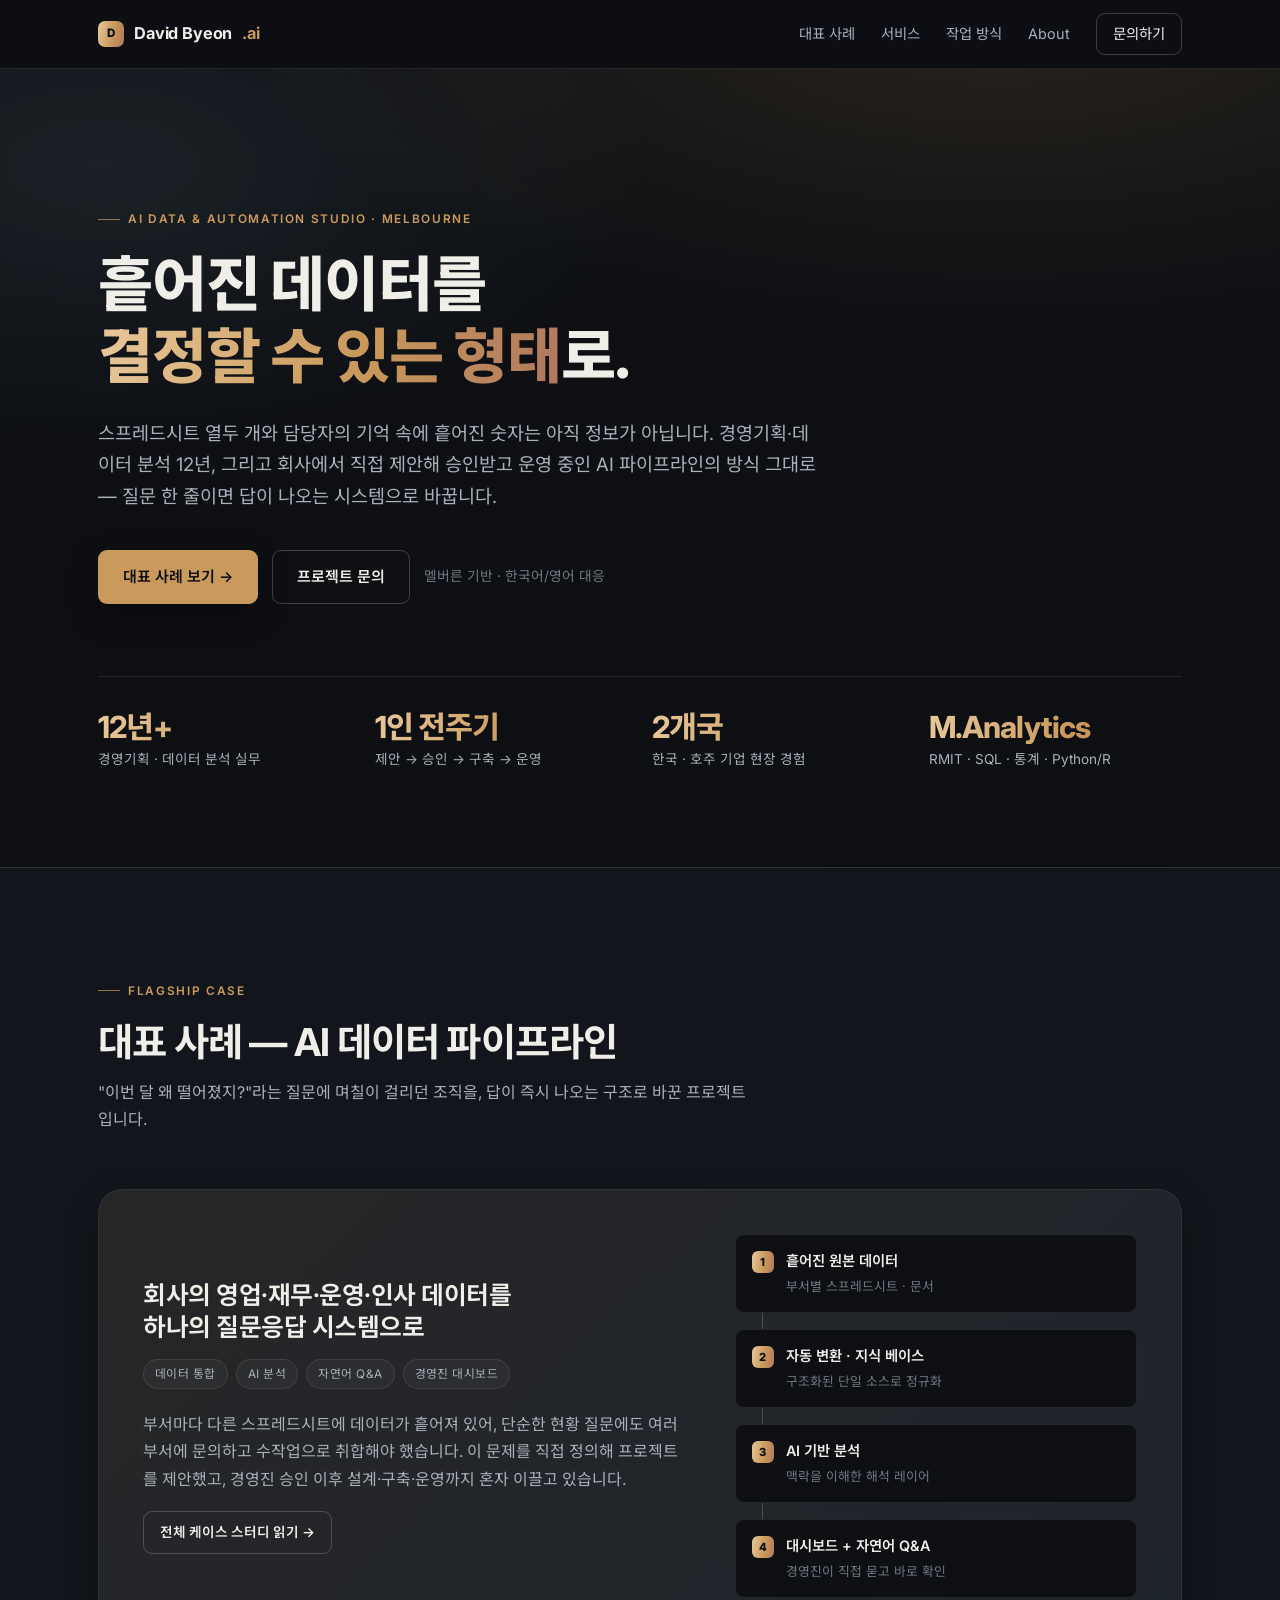
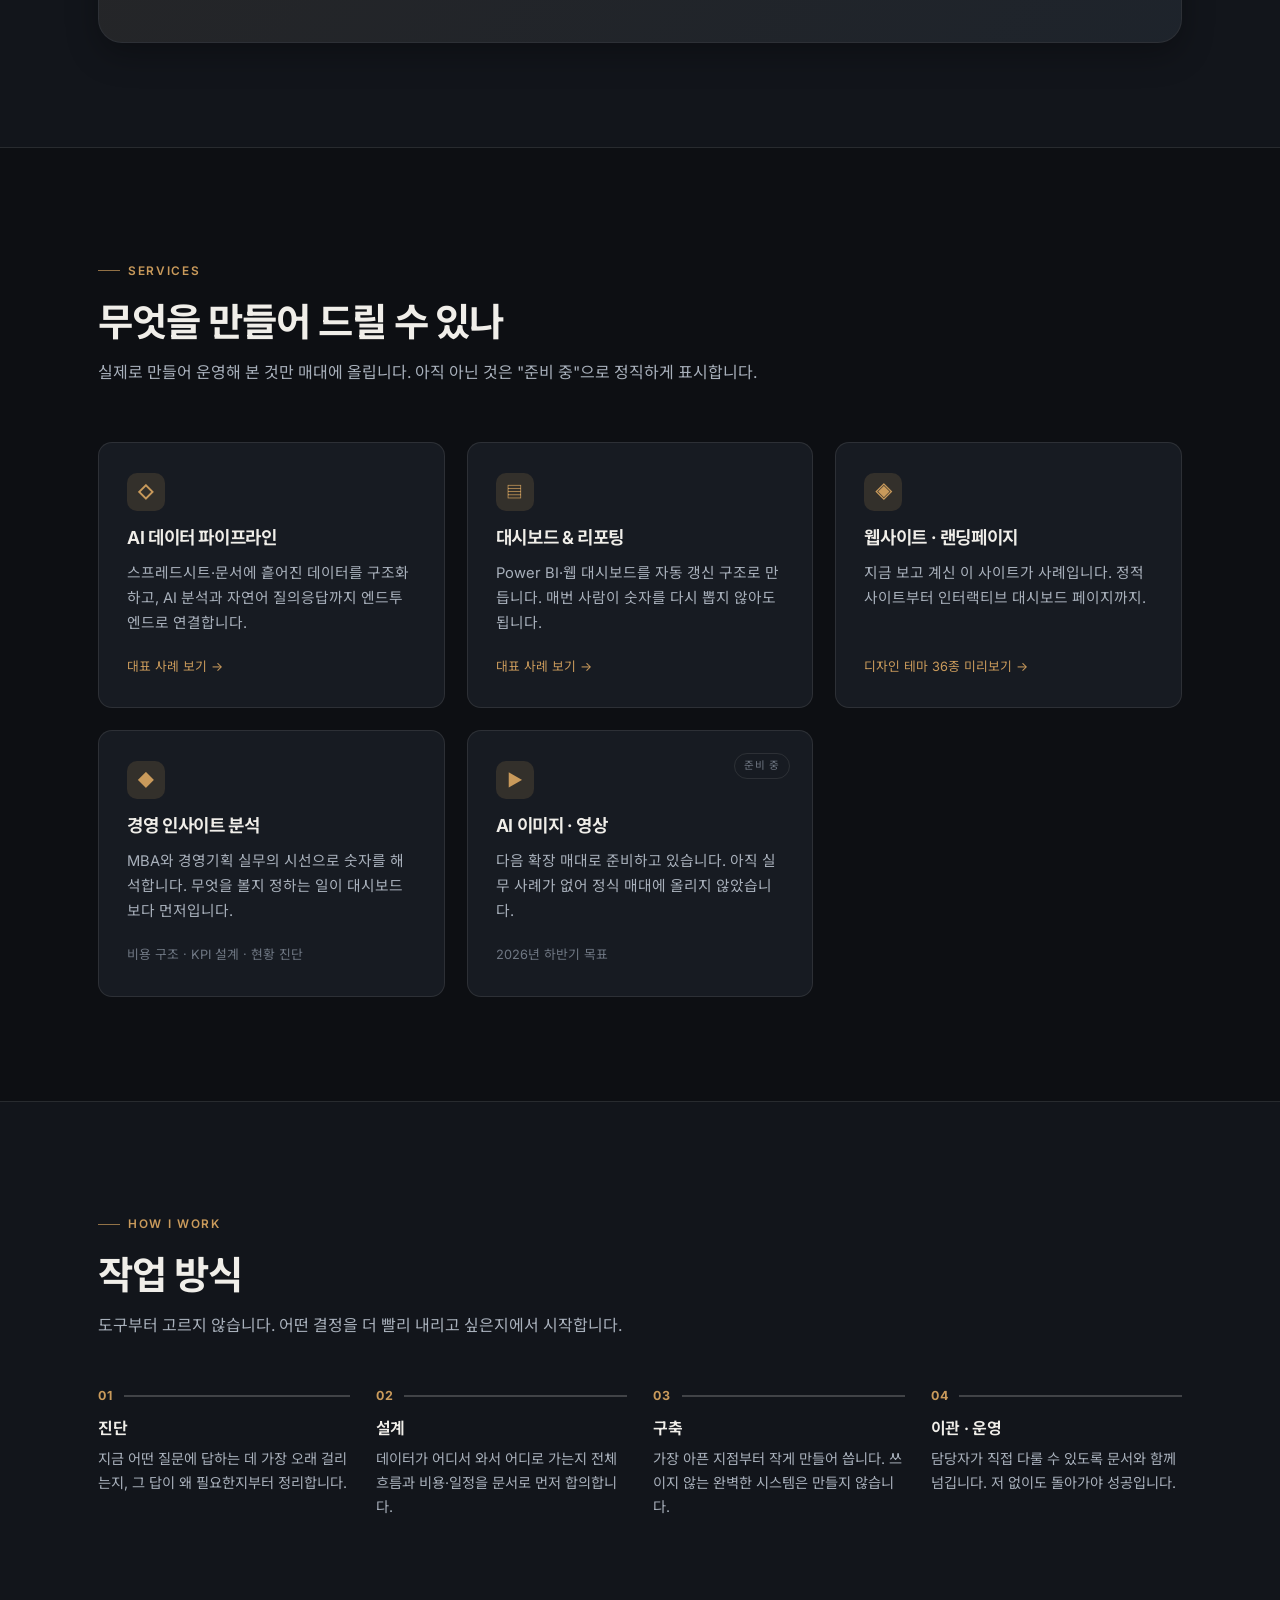
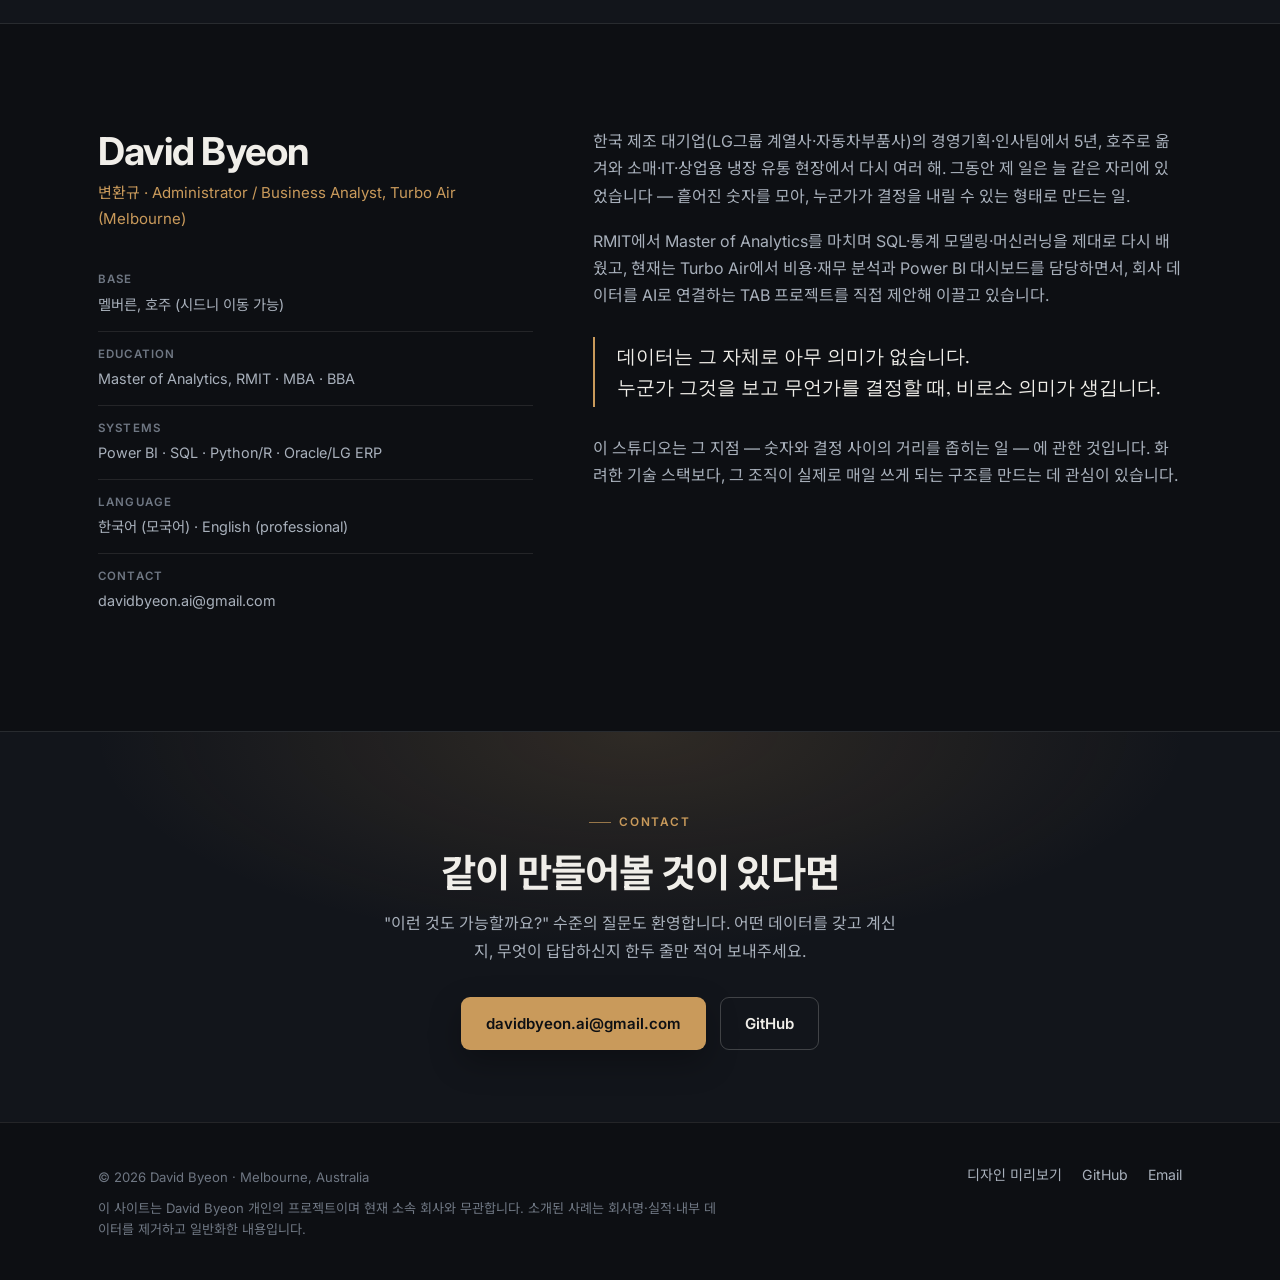
==== commit 207033f2: "fix: correct career-length claim and add personal-project disclaimer About copy said "경영기획 8년"; the " ====
--- a/index.html
+++ b/index.html
@@ -140,7 +140,7 @@
       <div class="card reveal">
         <div class="ico">◆</div>
         <h3>경영 인사이트 분석</h3>
-        <p>MBA·경영기획 8년의 시선으로 숫자를 해석합니다. 무엇을 볼지 정하는 일이 대시보드보다 먼저입니다.</p>
+        <p>MBA와 경영기획 실무의 시선으로 숫자를 해석합니다. 무엇을 볼지 정하는 일이 대시보드보다 먼저입니다.</p>
         <div class="meta">비용 구조 · KPI 설계 · 현황 진단</div>
       </div>
 
@@ -200,9 +200,9 @@
     </div>
     <div class="about-body reveal">
       <p>
-        한국 제조 대기업의 경영기획·인사팀에서 8년, 호주로 옮겨와 소매·IT·상업용 냉장 유통 현장에서
-        다시 여러 해. 그동안 제 일은 늘 같은 자리에 있었습니다 — 흩어진 숫자를 모아, 누군가가
-        결정을 내릴 수 있는 형태로 만드는 일.
+        한국 제조 대기업(LG그룹 계열사·자동차부품사)의 경영기획·인사팀에서 5년, 호주로 옮겨와
+        소매·IT·상업용 냉장 유통 현장에서 다시 여러 해. 그동안 제 일은 늘 같은 자리에 있었습니다 —
+        흩어진 숫자를 모아, 누군가가 결정을 내릴 수 있는 형태로 만드는 일.
       </p>
       <p>
         RMIT에서 Master of Analytics를 마치며 SQL·통계 모델링·머신러닝을 제대로 다시 배웠고,
@@ -240,8 +240,14 @@
 </section>
 
 <footer class="site">
-  <div class="wrap">
-    <span class="fine">© 2026 David Byeon · Melbourne, Australia</span>
+  <div class="wrap" style="align-items:flex-start;">
+    <div style="max-width:62ch;">
+      <span class="fine">© 2026 David Byeon · Melbourne, Australia</span>
+      <p class="fine" style="margin:8px 0 0;line-height:1.6;">
+        이 사이트는 David Byeon 개인의 프로젝트이며 현재 소속 회사와 무관합니다.
+        소개된 사례는 회사명·실적·내부 데이터를 제거하고 일반화한 내용입니다.
+      </p>
+    </div>
     <div class="foot-links">
       <a href="design.html">디자인 미리보기</a>
       <a href="https://github.com/davidbyeonai-studio" target="_blank" rel="noopener">GitHub</a>
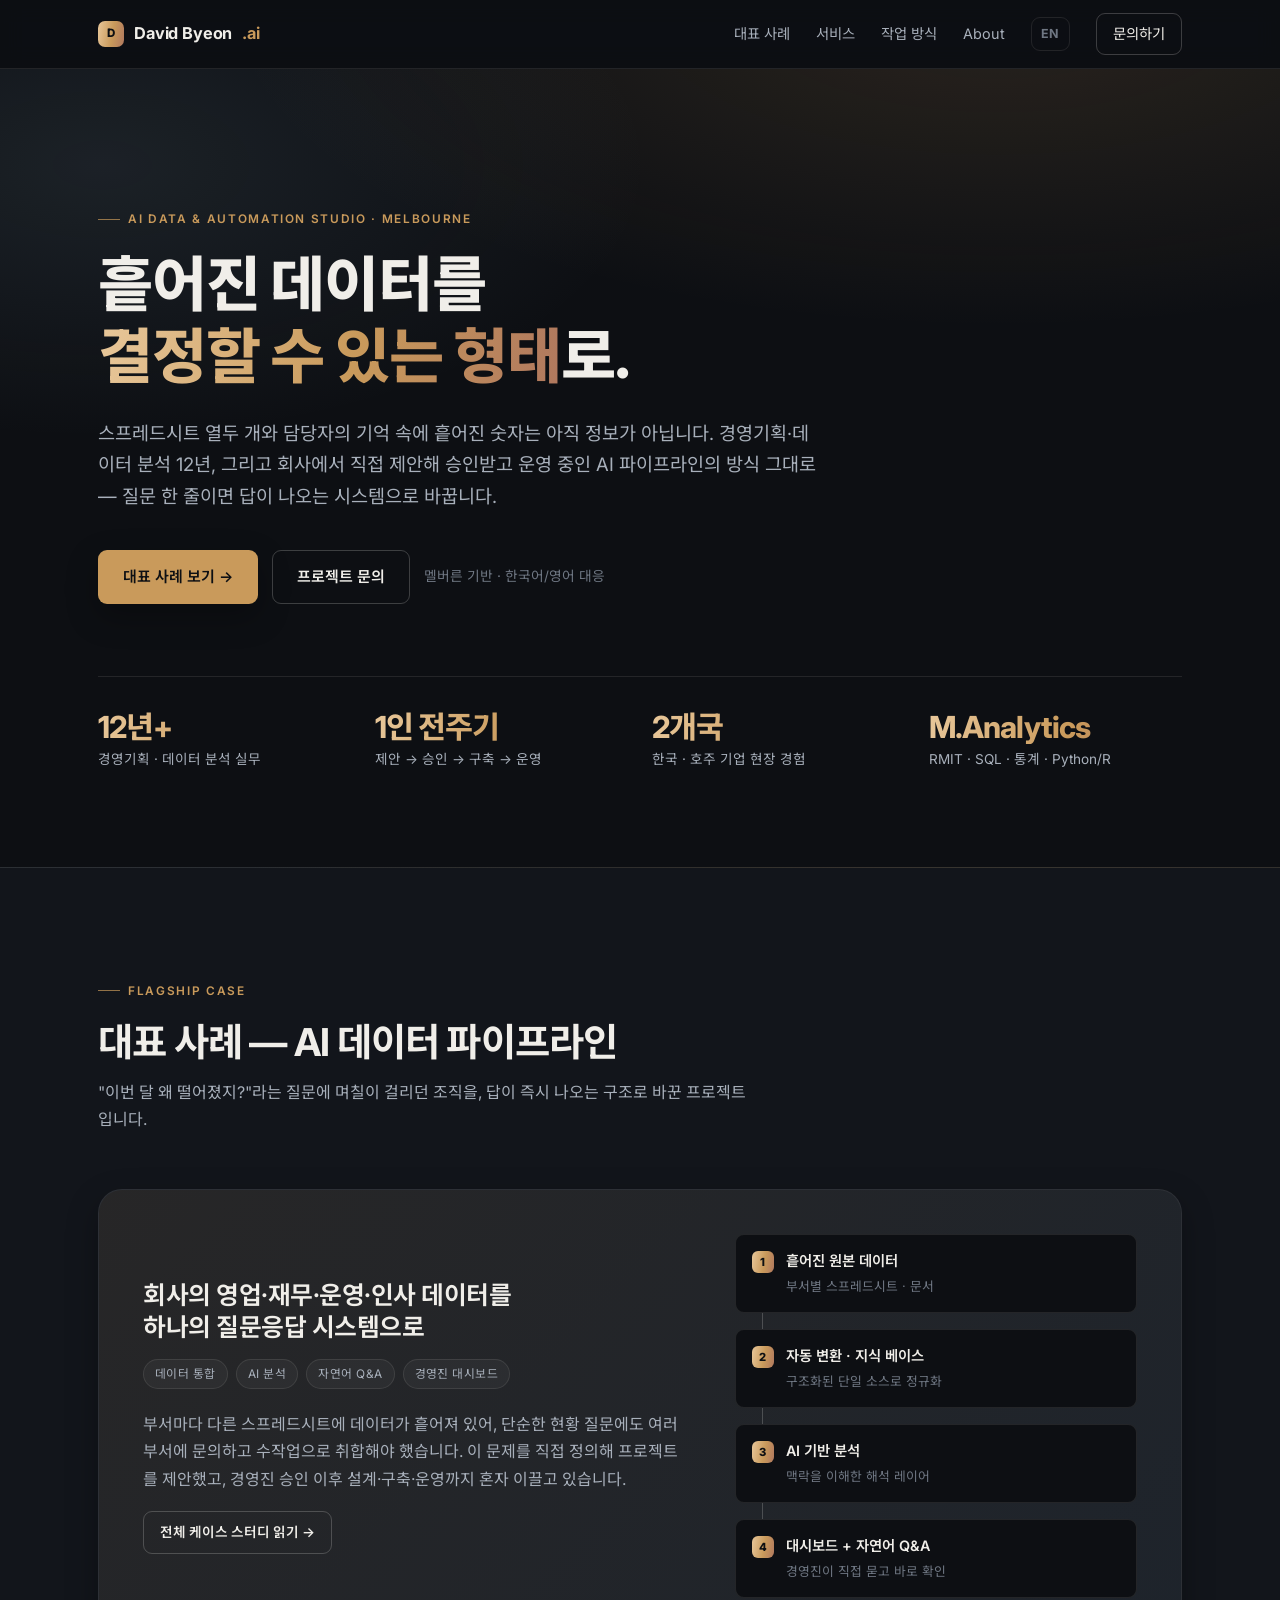
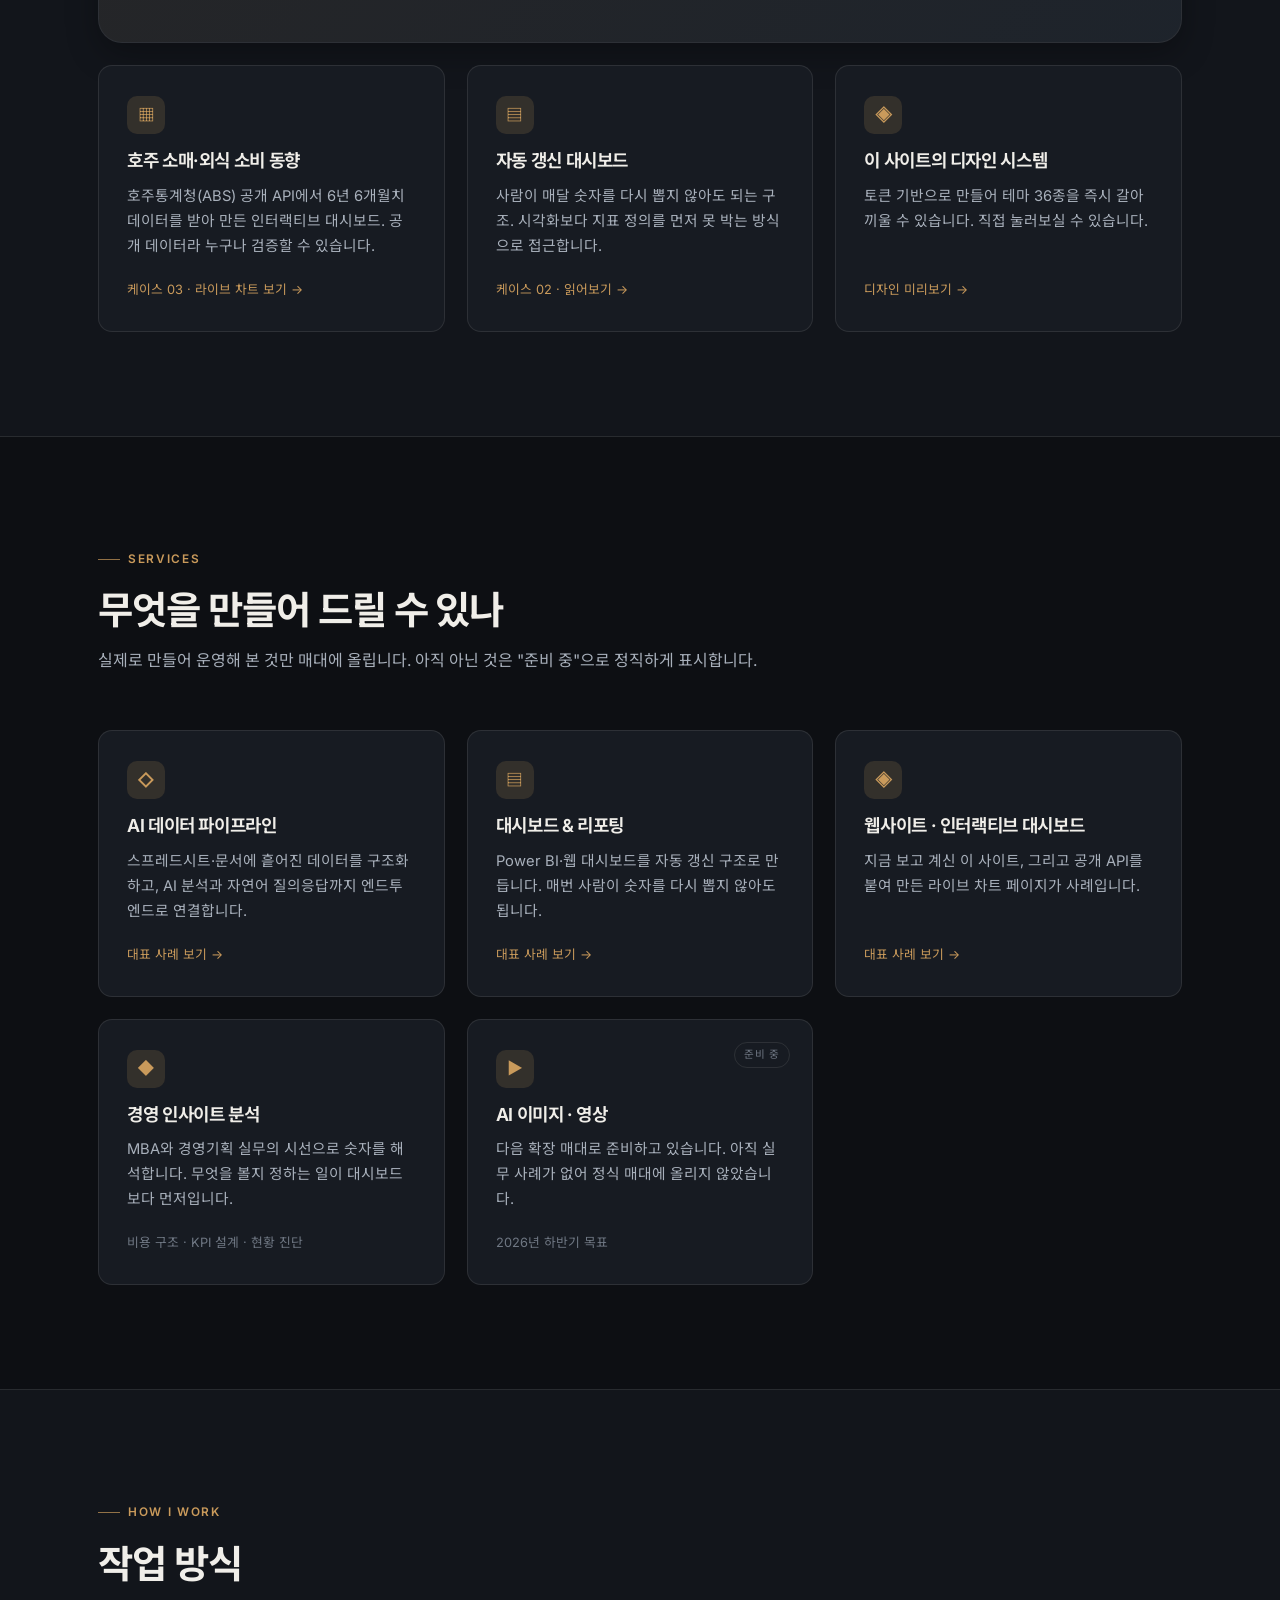
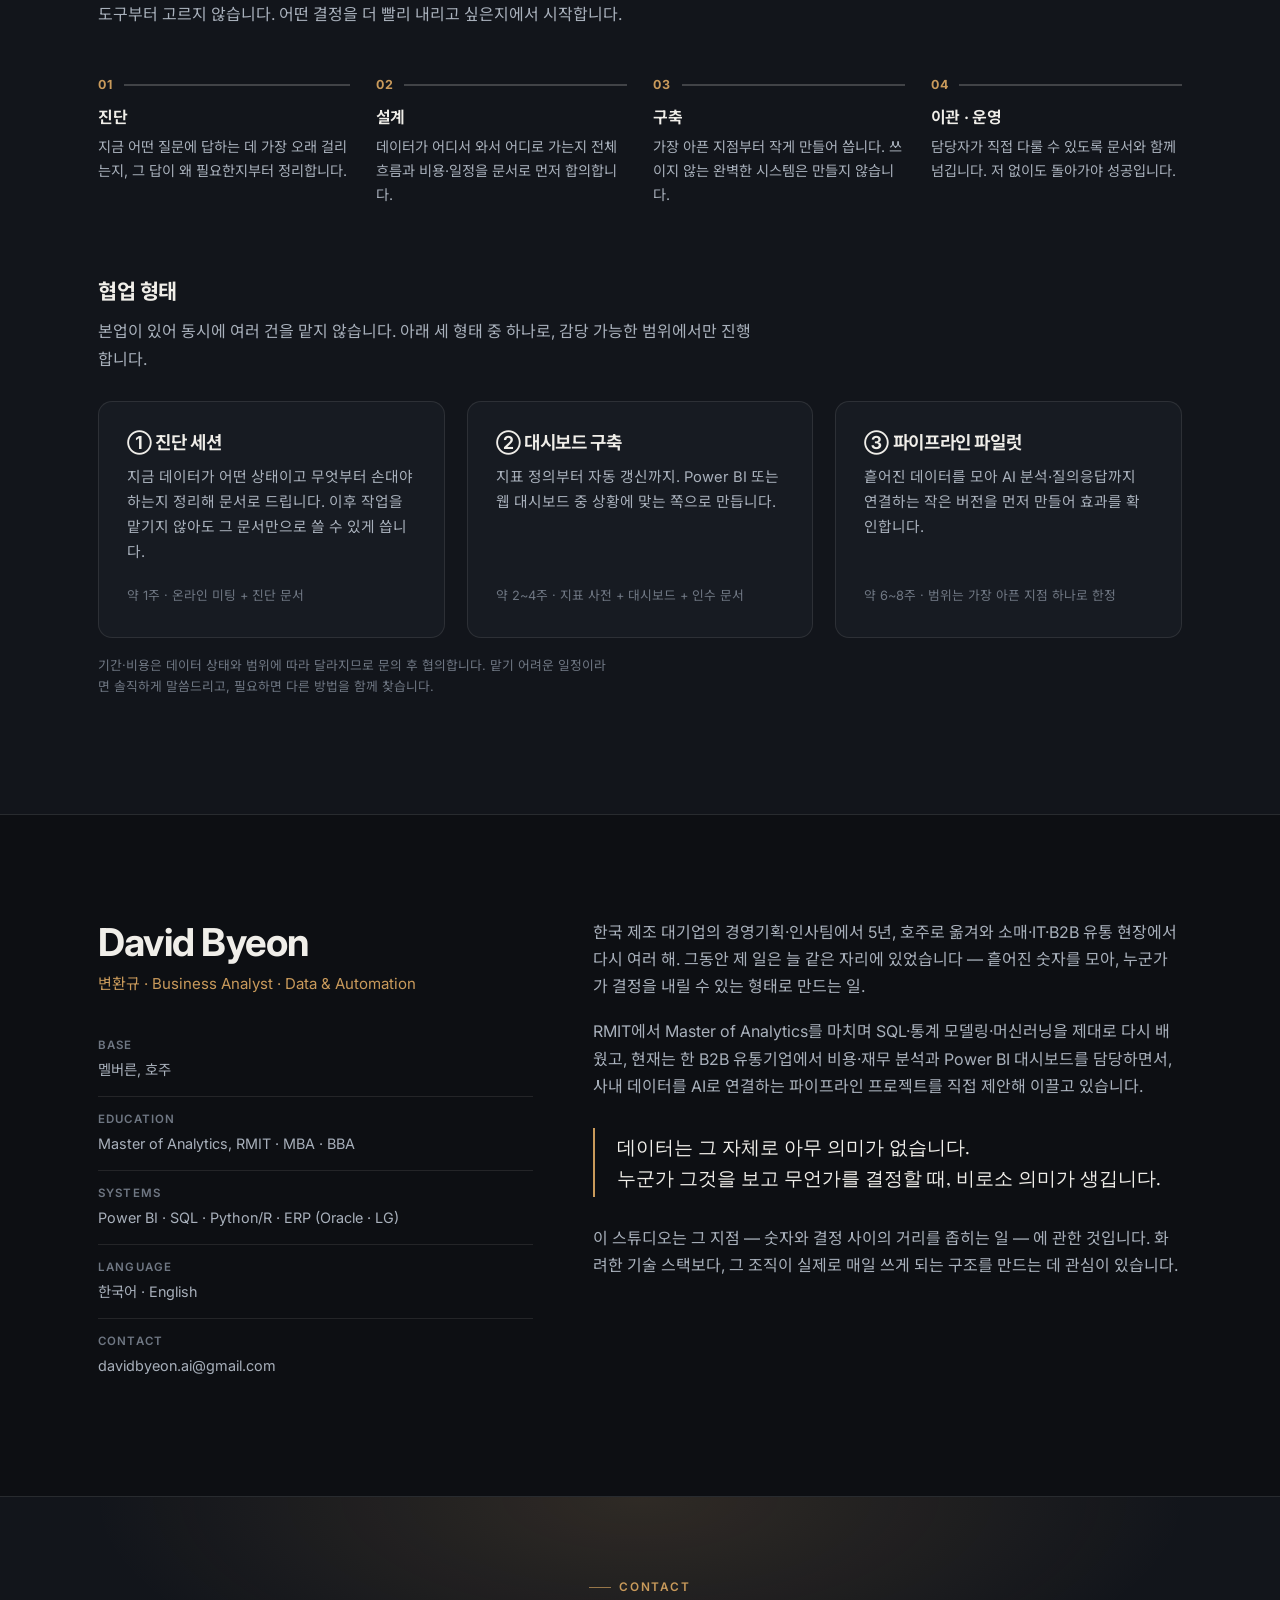
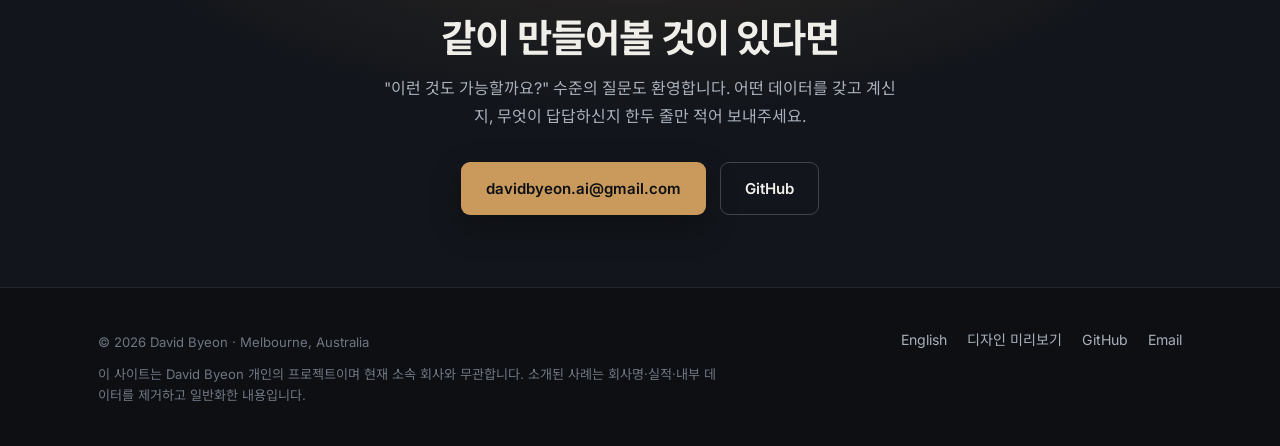
==== commit 3dccea5e: "feat: case study 03 (real ABS data), English landing, remove employer identity - Remove all employer" ====
--- a/index.html
+++ b/index.html
@@ -8,6 +8,7 @@
 <meta property="og:title" content="David Byeon — AI 데이터 · 자동화 스튜디오">
 <meta property="og:description" content="흩어진 데이터를 결정할 수 있는 형태로.">
 <meta property="og:type" content="website">
+<link rel="alternate" hreflang="en" href="en.html">
 <link rel="icon" href="data:image/svg+xml,%3Csvg xmlns='http://www.w3.org/2000/svg' viewBox='0 0 32 32'%3E%3Crect width='32' height='32' rx='8' fill='%23c99a5b'/%3E%3Ctext x='16' y='23' font-size='17' font-family='sans-serif' font-weight='bold' fill='%230d0f13' text-anchor='middle'%3ED%3C/text%3E%3C/svg%3E">
 <link rel="preconnect" href="https://fonts.googleapis.com">
 <link rel="preconnect" href="https://fonts.gstatic.com" crossorigin>
@@ -25,6 +26,7 @@
       <a href="#services">서비스</a>
       <a href="#process">작업 방식</a>
       <a href="#about">About</a>
+      <a href="en.html" class="lang-link" hreflang="en">EN</a>
       <a class="nav-cta" href="#contact">문의하기</a>
     </nav>
   </div>
@@ -78,7 +80,7 @@
           문의하고 수작업으로 취합해야 했습니다. 이 문제를 직접 정의해 프로젝트를 제안했고,
           경영진 승인 이후 설계·구축·운영까지 혼자 이끌고 있습니다.
         </p>
-        <a class="btn btn-ghost btn-sm" href="portfolio/tab-pipeline.html">전체 케이스 스터디 읽기 →</a>
+        <a class="btn btn-ghost btn-sm" href="portfolio/data-pipeline.html">전체 케이스 스터디 읽기 →</a>
       </div>
 
       <div class="pipeline">
@@ -103,6 +105,27 @@
         </div>
       </div>
     </div>
+
+    <div class="grid-3 reveal" style="margin-top:22px;">
+      <a class="card" href="portfolio/au-retail-dashboard.html" style="text-decoration:none;">
+        <div class="ico">▦</div>
+        <h3>호주 소매·외식 소비 동향</h3>
+        <p>호주통계청(ABS) 공개 API에서 6년 6개월치 데이터를 받아 만든 인터랙티브 대시보드. 공개 데이터라 누구나 검증할 수 있습니다.</p>
+        <div class="meta" style="color:var(--accent);">케이스 03 · 라이브 차트 보기 →</div>
+      </a>
+      <a class="card" href="portfolio/powerbi-dashboard.html" style="text-decoration:none;">
+        <div class="ico">▤</div>
+        <h3>자동 갱신 대시보드</h3>
+        <p>사람이 매달 숫자를 다시 뽑지 않아도 되는 구조. 시각화보다 지표 정의를 먼저 못 박는 방식으로 접근합니다.</p>
+        <div class="meta" style="color:var(--accent);">케이스 02 · 읽어보기 →</div>
+      </a>
+      <a class="card" href="design.html" style="text-decoration:none;">
+        <div class="ico">◈</div>
+        <h3>이 사이트의 디자인 시스템</h3>
+        <p>토큰 기반으로 만들어 테마 36종을 즉시 갈아끼울 수 있습니다. 직접 눌러보실 수 있습니다.</p>
+        <div class="meta" style="color:var(--accent);">디자인 미리보기 →</div>
+      </a>
+    </div>
   </div>
 </section>
 
@@ -120,7 +143,7 @@
         <div class="ico">◇</div>
         <h3>AI 데이터 파이프라인</h3>
         <p>스프레드시트·문서에 흩어진 데이터를 구조화하고, AI 분석과 자연어 질의응답까지 엔드투엔드로 연결합니다.</p>
-        <div class="meta"><a href="portfolio/tab-pipeline.html" style="color:var(--accent);text-decoration:none;">대표 사례 보기 →</a></div>
+        <div class="meta"><a href="portfolio/data-pipeline.html" style="color:var(--accent);text-decoration:none;">대표 사례 보기 →</a></div>
       </div>
 
       <div class="card reveal">
@@ -132,9 +155,9 @@
 
       <div class="card reveal">
         <div class="ico">◈</div>
-        <h3>웹사이트 · 랜딩페이지</h3>
-        <p>지금 보고 계신 이 사이트가 사례입니다. 정적 사이트부터 인터랙티브 대시보드 페이지까지.</p>
-        <div class="meta"><a href="design.html" style="color:var(--accent);text-decoration:none;">디자인 테마 36종 미리보기 →</a></div>
+        <h3>웹사이트 · 인터랙티브 대시보드</h3>
+        <p>지금 보고 계신 이 사이트, 그리고 공개 API를 붙여 만든 라이브 차트 페이지가 사례입니다.</p>
+        <div class="meta"><a href="portfolio/au-retail-dashboard.html" style="color:var(--accent);text-decoration:none;">대표 사례 보기 →</a></div>
       </div>
 
       <div class="card reveal">
@@ -181,6 +204,32 @@
         <p>담당자가 직접 다룰 수 있도록 문서와 함께 넘깁니다. 저 없이도 돌아가야 성공입니다.</p>
       </div>
     </div>
+
+    <div class="section-head reveal" style="margin:72px 0 28px;">
+      <h2 style="font-size:1.3rem;">협업 형태</h2>
+      <p>본업이 있어 동시에 여러 건을 맡지 않습니다. 아래 세 형태 중 하나로, 감당 가능한 범위에서만 진행합니다.</p>
+    </div>
+    <div class="grid-3">
+      <div class="card reveal">
+        <h3>① 진단 세션</h3>
+        <p>지금 데이터가 어떤 상태이고 무엇부터 손대야 하는지 정리해 문서로 드립니다. 이후 작업을 맡기지 않아도 그 문서만으로 쓸 수 있게 씁니다.</p>
+        <div class="meta">약 1주 · 온라인 미팅 + 진단 문서</div>
+      </div>
+      <div class="card reveal">
+        <h3>② 대시보드 구축</h3>
+        <p>지표 정의부터 자동 갱신까지. Power BI 또는 웹 대시보드 중 상황에 맞는 쪽으로 만듭니다.</p>
+        <div class="meta">약 2~4주 · 지표 사전 + 대시보드 + 인수 문서</div>
+      </div>
+      <div class="card reveal">
+        <h3>③ 파이프라인 파일럿</h3>
+        <p>흩어진 데이터를 모아 AI 분석·질의응답까지 연결하는 작은 버전을 먼저 만들어 효과를 확인합니다.</p>
+        <div class="meta">약 6~8주 · 범위는 가장 아픈 지점 하나로 한정</div>
+      </div>
+    </div>
+    <p class="src-note reveal" style="margin-top:18px;max-width:64ch;">
+      기간·비용은 데이터 상태와 범위에 따라 달라지므로 문의 후 협의합니다.
+      맡기 어려운 일정이라면 솔직하게 말씀드리고, 필요하면 다른 방법을 함께 찾습니다.
+    </p>
   </div>
 </section>
 
@@ -189,25 +238,25 @@
   <div class="wrap about-grid">
     <div class="who reveal">
       <h2>David Byeon</h2>
-      <p class="role">변환규 · Administrator / Business Analyst, Turbo Air (Melbourne)</p>
+      <p class="role">변환규 · Business Analyst · Data &amp; Automation</p>
       <ul class="facts">
-        <li><b>Base</b>멜버른, 호주 (시드니 이동 가능)</li>
+        <li><b>Base</b>멜버른, 호주</li>
         <li><b>Education</b>Master of Analytics, RMIT · MBA · BBA</li>
-        <li><b>Systems</b>Power BI · SQL · Python/R · Oracle/LG ERP</li>
-        <li><b>Language</b>한국어 (모국어) · English (professional)</li>
+        <li><b>Systems</b>Power BI · SQL · Python/R · ERP (Oracle · LG)</li>
+        <li><b>Language</b>한국어 · English</li>
         <li><b>Contact</b>davidbyeon.ai@gmail.com</li>
       </ul>
     </div>
     <div class="about-body reveal">
       <p>
-        한국 제조 대기업(LG그룹 계열사·자동차부품사)의 경영기획·인사팀에서 5년, 호주로 옮겨와
-        소매·IT·상업용 냉장 유통 현장에서 다시 여러 해. 그동안 제 일은 늘 같은 자리에 있었습니다 —
-        흩어진 숫자를 모아, 누군가가 결정을 내릴 수 있는 형태로 만드는 일.
+        한국 제조 대기업의 경영기획·인사팀에서 5년, 호주로 옮겨와 소매·IT·B2B 유통 현장에서
+        다시 여러 해. 그동안 제 일은 늘 같은 자리에 있었습니다 — 흩어진 숫자를 모아, 누군가가
+        결정을 내릴 수 있는 형태로 만드는 일.
       </p>
       <p>
         RMIT에서 Master of Analytics를 마치며 SQL·통계 모델링·머신러닝을 제대로 다시 배웠고,
-        현재는 Turbo Air에서 비용·재무 분석과 Power BI 대시보드를 담당하면서, 회사 데이터를
-        AI로 연결하는 TAB 프로젝트를 직접 제안해 이끌고 있습니다.
+        현재는 한 B2B 유통기업에서 비용·재무 분석과 Power BI 대시보드를 담당하면서, 사내 데이터를
+        AI로 연결하는 파이프라인 프로젝트를 직접 제안해 이끌고 있습니다.
       </p>
       <p class="pull">
         데이터는 그 자체로 아무 의미가 없습니다.<br>
@@ -249,6 +298,7 @@
       </p>
     </div>
     <div class="foot-links">
+      <a href="en.html">English</a>
       <a href="design.html">디자인 미리보기</a>
       <a href="https://github.com/davidbyeonai-studio" target="_blank" rel="noopener">GitHub</a>
       <a href="mailto:davidbyeon.ai@gmail.com">Email</a>
--- a/assets/style.css
+++ b/assets/style.css
@@ -84,6 +84,11 @@
   color:var(--text-1);
 }
 .nav .nav-cta:hover{border-color:var(--accent);color:var(--accent);}
+.nav .lang-link{
+  font-size:.78rem;font-weight:700;letter-spacing:.06em;color:var(--text-3);
+  border:1px solid var(--border);border-radius:var(--radius-sm);padding:5px 9px;
+}
+.nav .lang-link:hover{color:var(--accent);border-color:var(--accent);}
 
 /* ---------- Buttons ----------------------------------------------------- */
 .btn{
@@ -309,6 +314,49 @@
 .mock .chart i{flex:1;background:var(--grad);border-radius:3px 3px 0 0;opacity:.85;display:block;}
 .mock .cap{font-size:.72rem;color:var(--text-3);text-align:center;}
 
+/* ---------- Live data dashboard ----------------------------------------- */
+/* Chart series colours are deliberately NOT the UI accent tokens: the brand
+   accent is intentionally muted (low chroma) and fails the categorical-palette
+   checks for chart marks. These two were validated for BOTH light and dark
+   surfaces (lightness band, chroma floor, CVD ΔE, contrast) — see the case
+   study's methodology note. They stay fixed across all 36 skins so series
+   identity never depends on the active theme. */
+:root{
+  --series-1:#bd7f22;
+  --series-2:#4a86c8;
+}
+.dash{max-width:960px;margin:0 auto;padding:0 var(--gut);}
+.kpi-grid{display:grid;grid-template-columns:repeat(auto-fit,minmax(190px,1fr));gap:16px;margin-bottom:28px;}
+.kpi-tile{background:var(--surface);border:1px solid var(--border);border-radius:var(--radius);padding:20px 22px;}
+.kpi-tile .k{font-size:.74rem;letter-spacing:.06em;text-transform:uppercase;color:var(--text-3);font-weight:600;}
+.kpi-tile .v{font-size:1.75rem;font-weight:750;letter-spacing:-.03em;margin-top:6px;line-height:1.15;}
+.kpi-tile .v span{font-size:.9rem;font-weight:600;color:var(--text-2);margin-left:4px;}
+.kpi-tile .d{font-size:.8rem;color:var(--text-3);margin-top:6px;}
+.chart-card{
+  background:var(--surface);border:1px solid var(--border);border-radius:var(--radius);
+  padding:24px;margin-bottom:22px;
+}
+.chart-card h3{font-size:1.02rem;margin-bottom:4px;}
+.chart-card .sub{font-size:.84rem;color:var(--text-3);margin:0 0 18px;}
+.chart-box{position:relative;height:300px;}
+.chart-box.tall{height:360px;}
+.legend-row{display:flex;gap:20px;flex-wrap:wrap;margin-bottom:14px;font-size:.85rem;color:var(--text-2);}
+.legend-row .lg{display:inline-flex;align-items:center;gap:8px;}
+.legend-row .lg i{width:16px;height:3px;border-radius:2px;display:block;}
+.legend-row .lg i.dash-mark{background-image:linear-gradient(90deg,currentColor 55%,transparent 55%);background-size:7px 3px;}
+details.table-view{margin:6px 0 30px;}
+details.table-view summary{
+  cursor:pointer;font-size:.86rem;color:var(--accent);padding:8px 0;
+}
+details.table-view table{width:100%;border-collapse:collapse;font-size:.82rem;margin-top:10px;}
+details.table-view th,details.table-view td{
+  text-align:right;padding:7px 10px;border-bottom:1px solid var(--border);color:var(--text-2);
+}
+details.table-view th{color:var(--text-3);font-weight:600;text-transform:uppercase;font-size:.7rem;letter-spacing:.06em;}
+details.table-view td:first-child,details.table-view th:first-child{text-align:left;}
+.src-note{font-size:.8rem;color:var(--text-3);line-height:1.6;}
+.src-note a{color:var(--accent);}
+
 /* ---------- Design preview page ----------------------------------------- */
 .dp-bar{
   position:sticky;top:0;z-index:60;background:var(--bg);border-bottom:1px solid var(--border);
